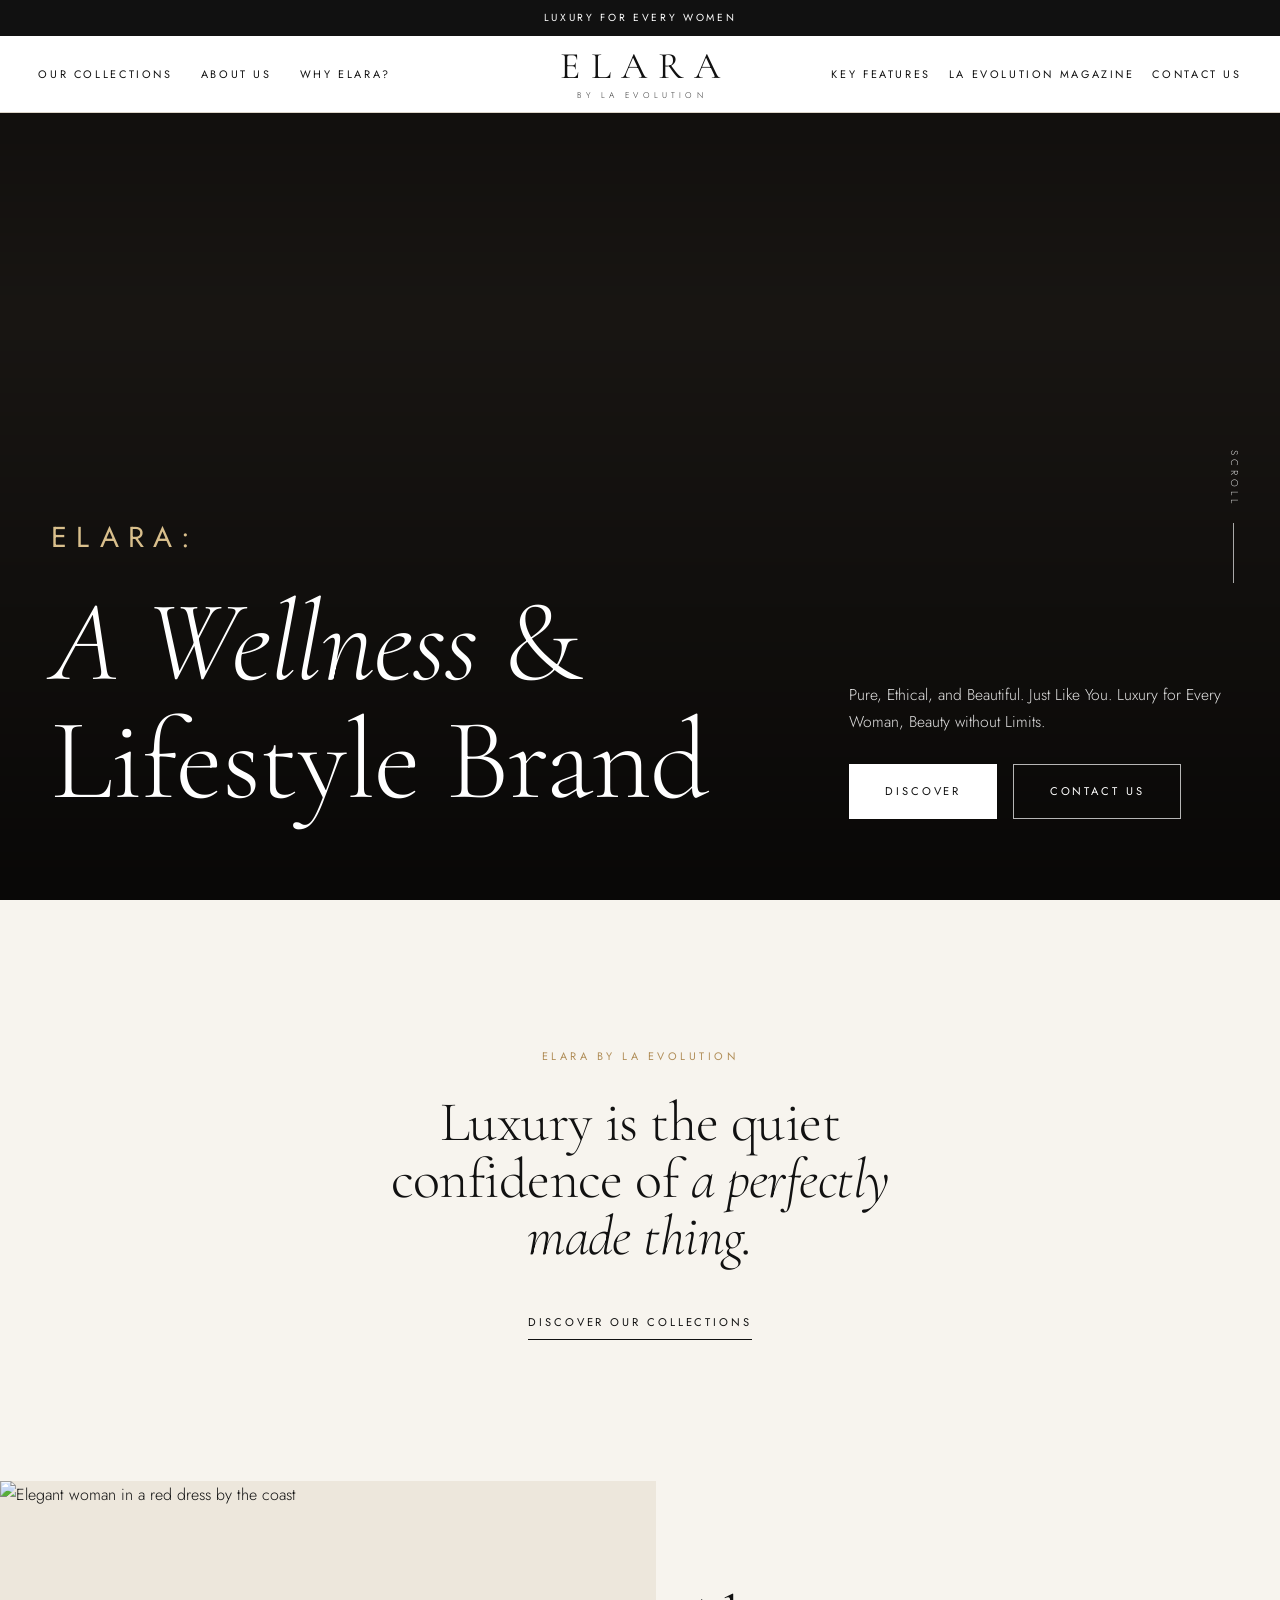
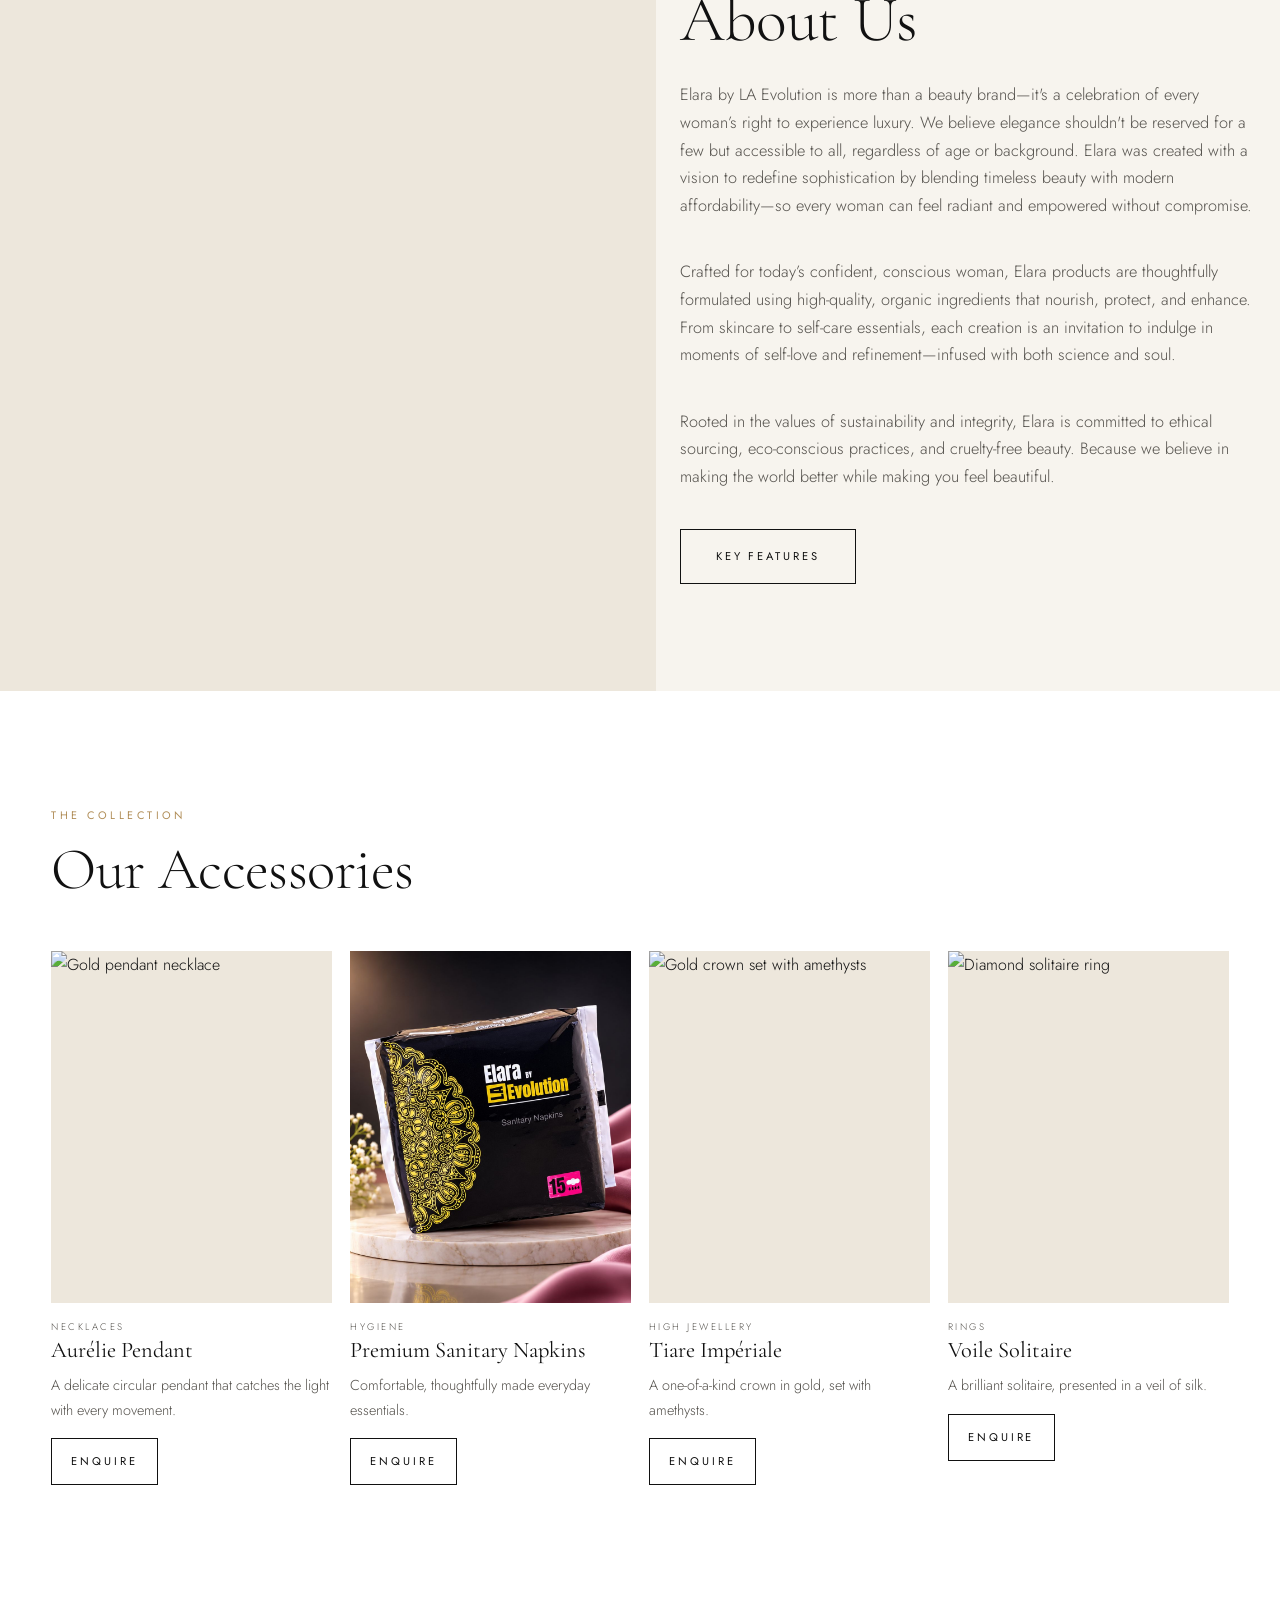
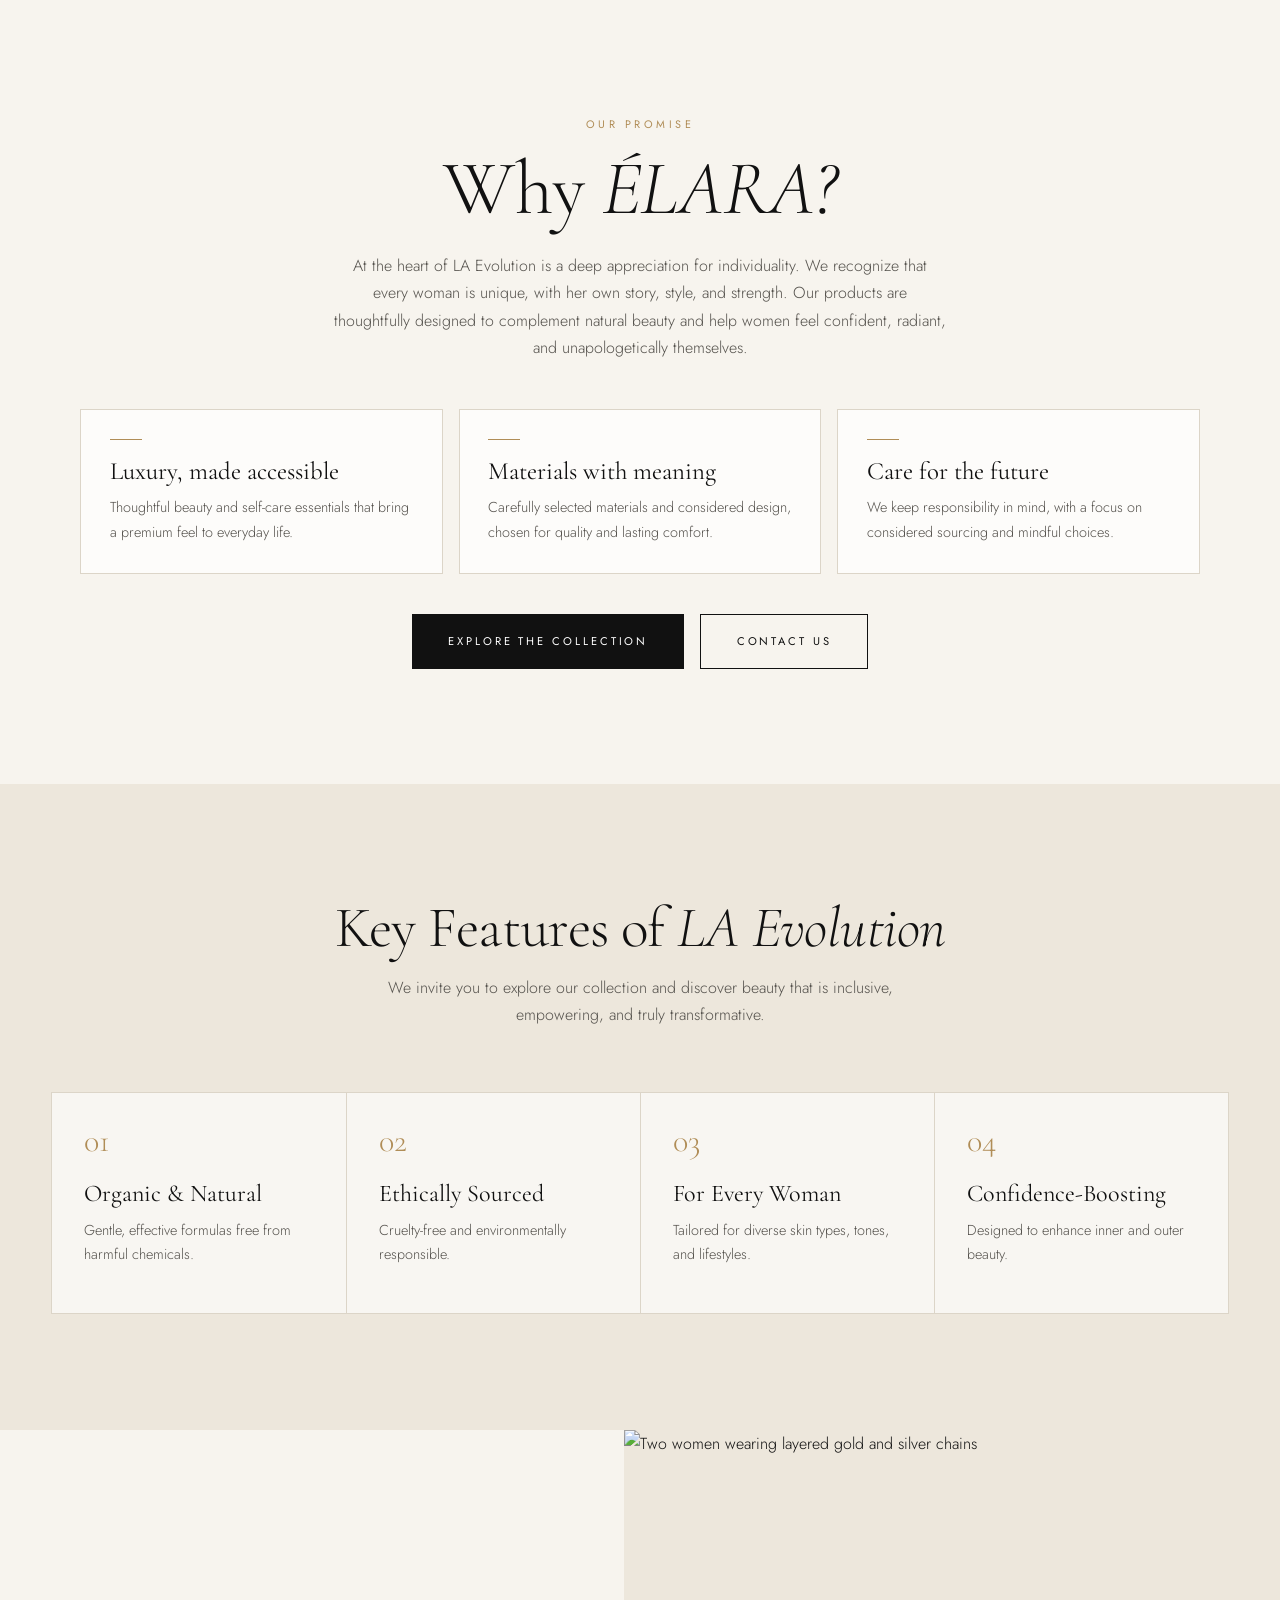
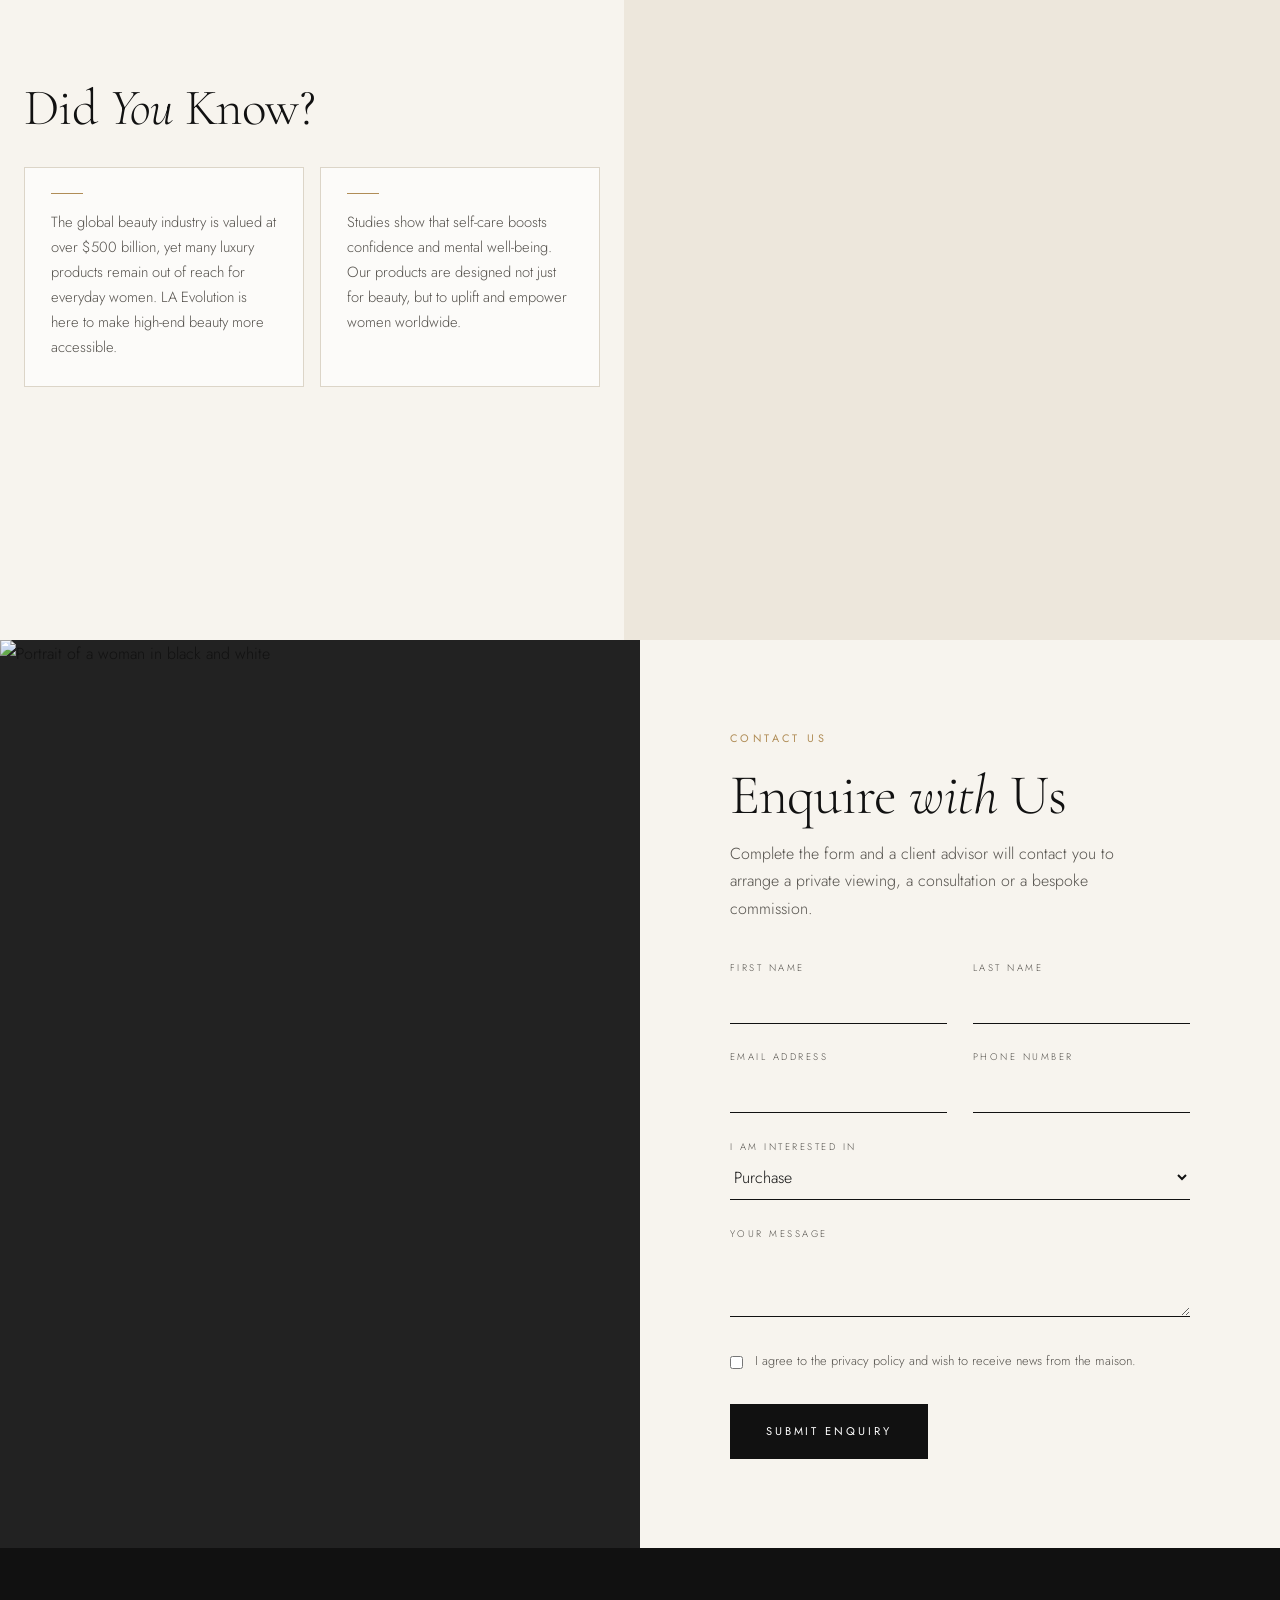
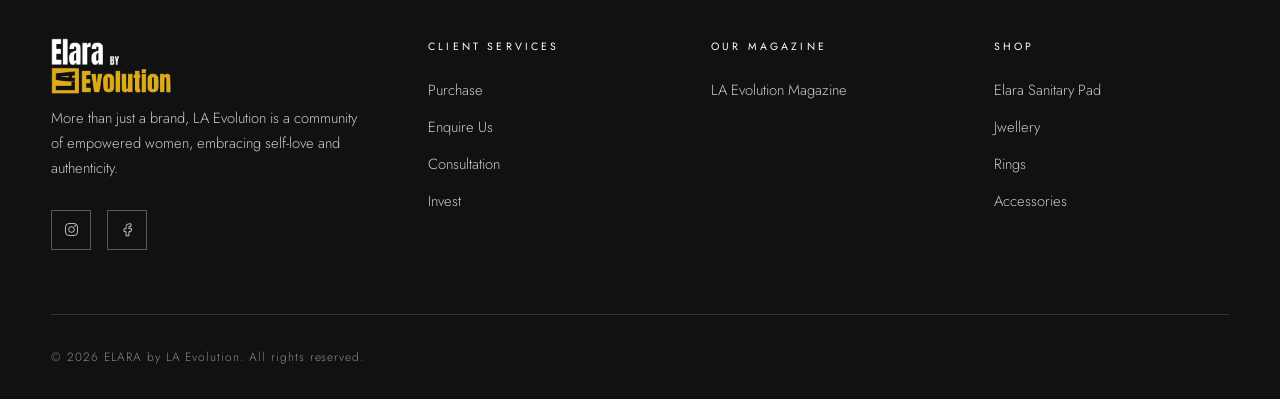
==== index.html @ cb36aa98 "Files Updated" ====
<!DOCTYPE html>
<html lang="en">

<head>
    <meta charset="UTF-8">
    <meta name="viewport" content="width=device-width, initial-scale=1.0">
    <title>ELARA — by LA Evolution</title>
    <meta name="description"
        content="ELARA by LA Evolution is a brand that focuses on women's luxury and comfort accessories. Discover sanitary napkins, earrings, lipstick and high end jewellery.">

    <link rel="preconnect" href="https://fonts.googleapis.com">
    <link rel="preconnect" href="https://fonts.gstatic.com" crossorigin>
    <link
        href="https://fonts.googleapis.com/css2?family=Cormorant+Garamond:ital,wght@0,300;0,400;0,500;0,600;1,300;1,400;1,500&family=Jost:wght@300;400;500&display=swap"
        rel="stylesheet">
    <link rel="stylesheet" href="style.css">

 
</head>

<body>

    <!-- =====================================================
     HEADER
===================================================== -->
    <header class="site-head" id="head">
        <div class="announce" aria-live="polite">
            <p class="on">Luxury for Every Women</p>
            <p>Pure Ethical and Beautiful</p>
            <p>Beauty Without Limits</p>
        </div>
        <div class="head-main">
            <nav class="nav-left" aria-label="Primary">
                <a href="#collection">Our Collections</a>
                <a href="#about">About Us</a>
                <a href="#whyelara">Why Elara?</a>
                <details class="mobile-nav">
                    <summary aria-label="Open menu"><span></span><span></span><span></span></summary>
                    <nav class="mobile-links" aria-label="Mobile">
                        <a href="#collection">Our Collections</a>
                        <a href="#about">About Us</a>
                        <a href="#whyelara">Why Elara?</a>
                        <a href="#contact">Contact Us</a>
                        <a href="#feature">Key Features</a>
                        <a href="https://magazine.laevolution.com" target="_blank">LA Evolution Magazine</a>
                    </nav>
                </details>
            </nav>

            <a href="#" class="logo" aria-label="ÉLARA home">
                <b>ELARA</b>
                <small>by LA Evolution</small>
            </a>

            <div class="nav-right">
                <a href="#feature">Key Features</a>
                <a href="https://magazine.laevolution.com" target="_blank">LA Evolution Magazine</a>
                <a href="#contact">Contact Us</a>
            </div>
        </div>
    </header>

    <!-- Mobile menu -->
    <!-- =====================================================
     HERO
===================================================== -->
    <section class="hero" aria-label="Featured">
        <img src="https://images.unsplash.com/photo-1620656798579-1984d9e87df7?auto=format&fit=crop&w=2200&q=80"
            alt="Woman wearing a gold necklace" fetchpriority="high">
        <div class="hero-copy">
            <div class="wrap">
                <span class="eyebrow">Elara: </span>
                <div class="hero-row">
                    <h1 class="display"><em>A Wellness</em> & Lifestyle Brand</h1>
                    <div class="hero-side">
                        <p>Pure, Ethical, and Beautiful. Just Like You. Luxury for Every Woman, Beauty without Limits.
                        </p>
                        <div class="hero-ctas">
                            <a href="#statement" class="btn light">Discover</a>
                            <a href="#contact" class="btn ghost-light">Contact Us</a>
                        </div>
                    </div>
                </div>
            </div>
        </div>
        <div class="scroll-cue">Scroll</div>
    </section>


    <!-- =====================================================
     STATEMENT
===================================================== -->
    <section class="statement" id="statement">
        <div class="wrap reveal">
            <span class="eyebrow">Elara by LA Evolution</span>
            <p class="display">Luxury is the quiet confidence of <em>a perfectly made thing.</em></p>
            <a href="#maison" class="link-u">Discover our Collections</a>
        </div>
    </section>


    <!-- =====================================================
     CATEGORIES
===================================================== -->


    <!-- =====================================================
     EDITORIAL — RED
===================================================== -->
    <section class="split" id="about">
        <div class="split-img">
            <img src="https://images.unsplash.com/photo-1783881210991-fe3c3c5759cd?auto=format&fit=crop&w=1600&q=80"
                alt="Elegant woman in a red dress by the coast" loading="lazy">
        </div>
        <div class="split-copy reveal">
            <!-- <span class="eyebrow">About Us</span> -->
            <h2 class="display">About Us</h2>
            <p>Elara by LA Evolution is more than a beauty brand—it's a celebration of every woman’s right to experience
                luxury. We believe elegance shouldn't be reserved for a few but accessible to all, regardless of age or
                background. Elara was created with a vision to redefine sophistication by blending timeless beauty with
                modern affordability—so every woman can feel radiant and empowered without compromise.
            </p>
            <p>
                Crafted for today’s confident, conscious woman, Elara products are thoughtfully formulated using
                high-quality, organic ingredients that nourish, protect, and enhance. From skincare to self-care
                essentials, each creation is an invitation to indulge in moments of self-love and refinement—infused
                with both science and soul.
            </p>
            <p>
                Rooted in the values of sustainability and integrity, Elara is committed to ethical sourcing,
                eco-conscious practices, and cruelty-free beauty. Because we believe in making the world better while
                making you feel beautiful. </p>

             
            <div><a href="#collection" class="btn ghost">Key Features</a></div>
        </div>
    </section>


    <!-- =====================================================
     COLLECTION GRID
===================================================== -->
    <section class="collection" id="collection">
        <div class="wrap">
            <div class="sec-head reveal">
                <div>
                    <span class="eyebrow">The Collection</span>
                    <h2 class="display">Our Accessories</h2>
                </div>
            </div>

            <div class="grid" id="grid">
                <article class="card">
                    <div class="card-media">
                        <img class="m1"
                            src="https://images.unsplash.com/photo-1773929345739-94db8a4ccd0c?auto=format&amp;fit=crop&amp;w=800&amp;q=80"
                            alt="Gold pendant necklace" loading="lazy">
                        <img class="m2"
                            src="https://images.unsplash.com/photo-1569397288884-4d43d6738fbd?auto=format&amp;fit=crop&amp;w=800&amp;q=80"
                            alt="Pendant necklace detail" loading="lazy">
                    </div>
                    <div class="card-info">
                        <div>
                            <p class="cat-n">Necklaces</p>
                            <h3>Aurélie Pendant</h3>
                        </div>
                    </div>
                    <p class="card-description">A delicate circular pendant that catches the light with every movement.
                    </p>
                    <a class="btn ghost enquire" href="#contact">Enquire</a>
                </article>
                <article class="card">
                    <div class="card-media">
                        <img class="m1" src="elarapad.jpg" alt="ÉLARA sanitary napkins" loading="lazy">
                        <img class="m2" src="elarapad.jpg" alt="ÉLARA sanitary napkins packaging" loading="lazy">
                    </div>
                    <div class="card-info">
                        <div>
                            <p class="cat-n">Hygiene</p>
                            <h3>Premium Sanitary Napkins</h3>
                        </div>
                    </div>
                    <p class="card-description">Comfortable, thoughtfully made everyday essentials.</p>
                    <a class="btn ghost enquire" href="#contact">Enquire</a>
                </article>
                <article class="card">
                    <div class="card-media">
                        <img class="m1"
                            src="https://images.unsplash.com/photo-1603974372039-adc49044b6bd?auto=format&amp;fit=crop&amp;w=800&amp;q=80"
                            alt="Gold crown set with amethysts" loading="lazy">
                        <img class="m2"
                            src="https://images.unsplash.com/photo-1651160670627-2896ddf7822f?auto=format&amp;fit=crop&amp;w=800&amp;q=80"
                            alt="Amethyst jewellery detail" loading="lazy">
                    </div>
                    <div class="card-info">
                        <div>
                            <p class="cat-n">High Jewellery</p>
                            <h3>Tiare Impériale</h3>
                        </div>
                    </div>
                    <p class="card-description">A one-of-a-kind crown in gold, set with amethysts.</p>
                    <a class="btn ghost enquire" href="#contact">Enquire</a>
                </article>
                <article class="card">
                    <div class="card-media">
                        <img class="m1"
                            src="https://images.unsplash.com/photo-1617038260897-41a1f14a8ca0?auto=format&amp;fit=crop&amp;w=800&amp;q=80"
                            alt="Diamond solitaire ring" loading="lazy">
                        <img class="m2"
                            src="https://images.unsplash.com/photo-1617038260897-41a1f14a8ca0?auto=format&amp;fit=crop&amp;w=800&amp;q=80"
                            alt="Solitaire ring detail" loading="lazy">
                    </div>
                    <div class="card-info">
                        <div>
                            <p class="cat-n">Rings</p>
                            <h3>Voile Solitaire</h3>
                        </div>
                    </div>
                    <p class="card-description">A brilliant solitaire, presented in a veil of silk.</p>
                    <a class="btn ghost enquire" href="#contact">Enquire</a>
                </article>
               
                
            </div>
        </div>
    </section>


    <!-- =====================================================
     HIGH JEWELLERY
===================================================== -->
    <section class="banner why-elara" id="whyelara">
        <img src="https://images.unsplash.com/photo-1603974372039-adc49044b6bd?auto=format&fit=crop&w=2200&q=80"
            alt="Gold crown set with purple gemstones" loading="lazy">
        <div class="wrap reveal">
            <span class="eyebrow" style="display:block;text-align:center;margin-bottom:1rem">Our Promise</span>
            <h2 class="display">Why <em>ÉLARA?</em></h2>
            <p class="why-intro">At the heart of LA Evolution is a deep appreciation for individuality. We recognize
                that every woman is unique, with her own story, style, and strength. Our products are thoughtfully
                designed to complement natural beauty and help women feel confident, radiant, and unapologetically
                themselves.</p>
            <div class="why-features">
                <article class="why-feature">
                    <h3>Luxury, made accessible</h3>
                    <p>Thoughtful beauty and self-care essentials that bring a premium feel to everyday life.</p>
                </article>
                <article class="why-feature">
                    <h3>Materials with meaning</h3>
                    <p>Carefully selected materials and considered design, chosen for quality and lasting comfort.</p>
                </article>
                <article class="why-feature">
                    <h3>Care for the future</h3>
                    <p>We keep responsibility in mind, with a focus on considered sourcing and mindful choices.</p>
                </article>
            </div>
            <div class="why-actions">
                <a href="#collection" class="btn">Explore the Collection</a>
                <a href="#contact" class="btn ghost-light">Contact Us</a>
            </div>
        </div>
    </section>


    <!-- =====================================================
     MAISON
===================================================== -->
    <section id="feature" class="did-you-know">
        <div class="wrap">
            <h2 class="display facts-heading">Key Features of <em>LA Evolution</em></h2>
            <p class="facts-intro">We invite you to explore our collection and discover beauty that is inclusive,
                empowering, and truly transformative.</p>
            <div class="facts-grid">
                <article class="fact-box">
                    <div class="fact-number">01</div>
                    <h3>Organic &amp; Natural</h3>
                    <p>Gentle, effective formulas free from harmful chemicals.</p>
                </article>
                <article class="fact-box">
                    <div class="fact-number">02</div>
                    <h3>Ethically Sourced</h3>
                    <p>Cruelty-free and environmentally responsible.</p>
                </article>
                <article class="fact-box">
                    <div class="fact-number">03</div>
                    <h3>For Every Woman</h3>
                    <p>Tailored for diverse skin types, tones, and lifestyles.</p>
                </article>
                <article class="fact-box">
                    <div class="fact-number">04</div>
                    <h3>Confidence-Boosting</h3>
                    <p>Designed to enhance inner and outer beauty.</p>
                </article>
            </div>
        </div>
    </section>



    <!-- =====================================================
     EDITORIAL — LAYERS
===================================================== -->
    <section class="split rev">
        <div class="split-img">
            <img src="https://images.unsplash.com/photo-1788499584670-44ba90bdcec6?auto=format&fit=crop&w=1600&q=80"
                alt="Two women wearing layered gold and silver chains" loading="lazy">
        </div>
        <div class="split-copy did-you-know-copy reveal">
            <h2 class="display">Did <em>You</em> Know?</h2>
            <div class="did-you-know-grid">
                <article class="did-you-know-card">
                    <p>The global beauty industry is valued at over $500 billion, yet many luxury products remain out
                        of reach for everyday women. LA Evolution is here to make high-end beauty more accessible.</p>
                </article>
                <article class="did-you-know-card">
                    <p>Studies show that self-care boosts confidence and mental well-being. Our products are designed
                        not just for beauty, but to uplift and empower women worldwide.</p>
                </article>
            </div>
        </div>
    </section>


    <!-- =====================================================
     APPOINTMENT / CONTACT
===================================================== -->
    <section class="appt" id="contact">
        <div class="appt-img">
            <img src="https://images.unsplash.com/photo-1785579274542-2714c03ef209?auto=format&fit=crop&w=1400&q=80"
                alt="Portrait of a woman in black and white" loading="lazy">
        </div>
        <div class="appt-form">
            <span class="eyebrow">Contact Us</span>
            <h2 class="display">Enquire <em>with</em> Us </h2>
            <p>Complete the form and a client advisor will contact you to arrange a private viewing, a consultation or a
                bespoke commission.</p>

            <form id="apptForm">
                <div class="f-row">
                    <div class="field"><label for="fn">First Name</label><input id="fn" type="text" required></div>
                    <div class="field"><label for="ln">Last Name</label><input id="ln" type="text" required></div>
                </div>
                <div class="f-row">
                    <div class="field"><label for="em">Email Address</label><input id="em" type="email" required></div>
                    <div class="field"><label for="ph">Phone Number</label><input id="ph" type="tel"></div>
                </div>
                <div class="field">
                    <label for="in">I am interested in</label>
                    <select id="in">
                        <option>Purchase</option>
                        <option>Investment</option>
                        <option>Consultation</option>
                        <option>Other</option>
                    </select>
                </div>
                <div class="field"><label for="ms">Your Message</label><textarea id="ms" rows="2"></textarea></div>
                <label class="consent"><input type="checkbox"> <span>I agree to the privacy policy and wish to receive
                        news from the maison.</span></label>
                <button class="btn" type="submit">Submit Enquiry</button>
            </form>
        </div>
    </section>


    <footer>
        <div class="wrap">
            <div class="foot-grid">
                <div class="foot-brand">
                    <img src="logo1.png"
                        alt="ÉLARA logo" loading="lazy" width="120" class="mb-2">
               
                    <p style="margin-top: 12px;">More than just a brand, LA Evolution is a community of empowered women, embracing self-love and authenticity.</p>
                    <div class="socials">
                        <a href="https://www.instagram.com/elara_by_la_evolution?igsh=MWNreWk5M2NnZndwMA%3D%3D" aria-label="Instagram"><svg viewBox="0 0 24 24">
                                <rect x="3.5" y="3.5" width="17" height="17" rx="5" />
                                <circle cx="12" cy="12" r="4" />
                                <circle cx="17" cy="7" r=".6" />
                            </svg></a>
                        <a href="facebook.com/share/1Aww7dmQUx/" aria-label="Facebook"><svg viewBox="0 0 24 24">
                                <path d="M14 8h3V4h-3a4 4 0 00-4 4v3H7v4h3v6h4v-6h3l1-4h-4V8z" />
                            </svg></a>
                        
                    </div>
                </div>
                <div>
                    <h5>Client Services</h5>
                    <ul>
                        <li><a href="#contact">Purchase</a></li>
                        <li><a href="#contact">Enquire Us</a></li>
                        <li><a href="#contact">Consultation</a></li>
                        <li><a href="#contact">Invest</a></li>
                    </ul>
                </div>
                <div>
                    <h5>Our Magazine</h5>
                    <ul>
                        <li><a href="https://magazine.laevolution.com">LA Evolution Magazine</a></li>
                       
                    </ul>
                </div>
                <div>
                    <h5>Shop</h5>
                    <ul>
                        <li><a href="#collection">Elara Sanitary Pad</a></li>
                        <li><a href="#collection">Jwellery</a></li>
                        <li><a href="#collection">Rings</a></li>
                        <li><a href="#collection">Accessories</a></li>
                    </ul>
                </div>
            </div>
            <div class="foot-base">
                <span>© 2026 ELARA by LA Evolution. All rights reserved.</span>
                <!-- <span>Privacy · Terms · Cookies</span> -->
            </div>
        </div>
    </footer>

<script>
       
     /* ---------- Toast ---------- */
        let tt; function toast(m) {const t = $('#toast'); t.textContent = m; t.classList.add('on'); clearTimeout(tt); tt = setTimeout(() => t.classList.remove('on'), 2600);}

        /* ---------- Header: solid on scroll + rotating announcement ---------- */
        const head = $('#head');
        const onScroll = () => head.classList.toggle('solid', scrollY > 60);
        addEventListener('scroll', onScroll, {passive: true}); onScroll();
        const msgs = $$('.announce p'); let mi = 0;
        setInterval(() => {msgs[mi].classList.remove('on'); mi = (mi + 1) % msgs.length; msgs[mi].classList.add('on');}, 4200);

        /* ---------- Forms (demo) ---------- */
        $('#apptForm').addEventListener('submit', e => {e.preventDefault(); e.target.reset(); toast('Thank you — a client advisor will contact you shortly');});
        $('#newsForm').addEventListener('submit', e => {e.preventDefault(); e.target.reset(); toast('Welcome to the ÉLARA Letter');});

        // Handle body.txt forms (prevent default demo)
        document.getElementById('luxuryEnquiryForm')?.addEventListener('submit', function (e) {
            e.preventDefault();
            alert('Thank you for your enquiry. A representative will contact you within 24 hours.');
            this.reset();
        });

    
    </script>
</body>

</html>
---- style.css ----
/* =====================================================
           TOKENS
        ===================================================== */
:root {
    --ink: #111111;
    --ink-soft: #55524d;
    --ivory: #F7F4EE;
    --sand: #EDE7DC;
    --line: #DCD5C8;
    --gold: #B08D57;
    --gold-light: #D9BF8C;
    --white: #ffffff;
    --serif: 'Cormorant Garamond', 'Times New Roman', serif;
    --sans: 'Jost', 'Helvetica Neue', Arial, sans-serif;
    --ease: cubic-bezier(.2, .7, .2, 1);
    --head-h: 76px;
}

*,
*::before,
*::after {
    box-sizing: border-box;
    margin: 0;
    padding: 0;
}

html {
    scroll-behavior: smooth;
    scroll-padding-top: 90px;
}

body {
    font-family: var(--sans);
    font-weight: 300;
    color: var(--ink);
    background: var(--white);
    line-height: 1.7;
    -webkit-font-smoothing: antialiased;
    overflow-x: hidden;
}

img {
    display: block;
    max-width: 100%;
}

a {
    color: inherit;
    text-decoration: none;
}

button {
    font: inherit;
    color: inherit;
    background: none;
    border: 0;
    cursor: pointer;
}

ul {
    list-style: none;
}

::selection {
    background: var(--ink);
    color: var(--white);
}

:focus-visible {
    outline: 1px solid var(--gold);
    outline-offset: 4px;
}

.wrap {
    width: min(1360px, 92vw);
    margin-inline: auto;
}

.eyebrow {
    font-size: .68rem;
    letter-spacing: .32em;
    text-transform: uppercase;
    font-weight: 400;
    color: var(--gold);
}

.display {
    font-family: var(--serif);
    font-weight: 300;
    line-height: 1.02;
    letter-spacing: -.01em;
}

.display em {
    font-style: italic;
    font-weight: 300;
}

/* Buttons */
.btn {
    display: inline-flex;
    align-items: center;
    gap: .9rem;
    position: relative;
    padding: 1.05rem 2.2rem;
    font-size: .7rem;
    letter-spacing: .26em;
    text-transform: uppercase;
    font-weight: 400;
    border: 1px solid var(--ink);
    background: var(--ink);
    color: var(--white);
    transition: background .4s var(--ease), color .4s var(--ease), border-color .4s var(--ease);
}

.btn:hover {
    background: transparent;
    color: var(--ink);
}

.btn.light {
    background: var(--white);
    color: var(--ink);
    border-color: var(--white);
}

.btn.light:hover {
    background: transparent;
    color: var(--white);
}

.btn.ghost {
    background: transparent;
    color: var(--ink);
}

.btn.ghost:hover {
    background: var(--ink);
    color: var(--white);
}

.btn.ghost-light {
    background: transparent;
    color: var(--white);
    border-color: rgba(255, 255, 255, .7);
}

.btn.ghost-light:hover {
    background: var(--white);
    color: var(--ink);
}

.link-u {
    position: relative;
    display: inline-block;
    font-size: .7rem;
    letter-spacing: .26em;
    text-transform: uppercase;
    font-weight: 400;
    padding-bottom: .45rem;
}

.link-u::after {
    content: '';
    position: absolute;
    left: 0;
    bottom: 0;
    width: 100%;
    height: 1px;
    background: currentColor;
    transform-origin: right;
    transition: transform .5s var(--ease);
}

.link-u:hover::after {
    transform: scaleX(.35);
}

.reveal {
    opacity: 1;
    transform: none;
}

/* Broken-image fallback (keeps the layout elegant if a photo fails to load) */
.ph {
    background: linear-gradient(135deg, var(--sand), #e4dccd);
    position: relative;
}

.ph::after {
    content: 'E';
    position: absolute;
    inset: 0;
    display: grid;
    place-items: center;
    font-family: var(--serif);
    font-size: 4rem;
    color: var(--gold);
    opacity: .6;
}

img.broken {
    display: none;
}

/* =====================================================
           HEADER
        ===================================================== */
.site-head {
    position: fixed;
    inset: 0 0 auto 0;
    z-index: 100;
    background: var(--white);
    color: var(--ink);
    box-shadow: 0 1px 0 var(--line);
}

.announce {
    height: 36px;
    background: var(--ink);
    color: var(--white);
    overflow: hidden;
    position: relative;
    font-size: .64rem;
    letter-spacing: .26em;
    text-transform: uppercase;
    font-weight: 400;
    transition: height .4s var(--ease);
}

.announce p {
    position: absolute;
    inset: 0;
    display: grid;
    place-items: center;
    opacity: 0;
    animation: announce-cycle 12s infinite;
    text-align: center;
    padding: 0 1rem;
}

.announce p:nth-child(2) {
    animation-delay: 4s;
}

.announce p:nth-child(3) {
    animation-delay: 8s;
}

@keyframes announce-cycle {

    0%,
    20% {
        opacity: 1;
    }

    27%,
    100% {
        opacity: 0;
    }
}

.announce p.on {
    opacity: 1;
}

.head-main {
    height: var(--head-h);
    display: grid;
    grid-template-columns: 1fr auto 1fr;
    align-items: center;
    padding-inline: clamp(1rem, 3vw, 3rem);
}

.nav-left {
    display: flex;
    align-items: center;
    gap: clamp(1rem, 2.2vw, 2.4rem);
}

.nav-left a,
.nav-left button {
    font-size: .68rem;
    letter-spacing: .24em;
    text-transform: uppercase;
    font-weight: 400;
    position: relative;
    padding: .3rem 0;
}

.nav-left a::after,
.nav-right a::after {
    content: '';
    position: absolute;
    left: 0;
    bottom: 0;
    width: 100%;
    height: 1px;
    background: currentColor;
    transform: scaleX(0);
    transform-origin: left;
    transition: transform .45s var(--ease);
}

.nav-left a:hover::after,
.nav-right a:hover::after {
    transform: scaleX(1);
}

.mobile-nav {
    display: none;
}

.logo {
    text-align: center;
    line-height: 1;
}

.logo b {
    display: block;
    font-family: var(--serif);
    font-weight: 400;
    font-size: clamp(1.7rem, 3vw, 2.35rem);
    letter-spacing: .28em;
    padding-left: .28em;
}

.logo small {
    display: block;
    margin-top: .35rem;
    font-size: .52rem;
    letter-spacing: .5em;
    text-transform: uppercase;
    padding-left: .5em;
    opacity: .85;
}

.nav-right {
    display: flex;
    justify-content: flex-end;
    align-items: center;
    gap: clamp(.7rem, 1.4vw, 1.3rem);
}

.nav-right a {
    position: relative;
    padding: .3rem 0;
    font-size: .68rem;
    letter-spacing: .24em;
    font-weight: 400;
    text-transform: uppercase;
    white-space: nowrap;
}

/* =====================================================
           HERO
        ===================================================== */
.hero {
    position: relative;
    height: 100svh;
    min-height: 640px;
    color: var(--white);
    overflow: hidden;
    background: #1a1714;
}

.hero img {
    position: absolute;
    inset: 0;
    width: 100%;
    height: 100%;
    object-fit: cover;
    object-position: 50% 35%;
    animation: kb 22s ease-out forwards;
}

@keyframes kb {
    from {
        transform: scale(1.12);
    }

    to {
        transform: scale(1);
    }
}

.hero::after {
    content: '';
    position: absolute;
    inset: 0;
    background: linear-gradient(180deg, rgba(0, 0, 0, .45) 0%, rgba(0, 0, 0, .05) 35%, rgba(0, 0, 0, .65) 100%);
}

.hero-copy {
    position: absolute;
    z-index: 2;
    left: 0;
    right: 0;
    bottom: clamp(3rem, 9vh, 6rem);
}

.hero-copy .eyebrow {
    color: var(--gold-light);
    font-size: clamp(1.2rem, 2.5vw, 1.8rem);
    display: block;
    margin-bottom: 1.4rem;
}

.hero-copy h1 {
    font-size: clamp(2.2rem, 9vw, 8.5rem);
    max-width: 12ch;
}

.hero-row {
    display: flex;
    align-items: flex-end;
    justify-content: space-between;
    gap: 2rem;
    flex-wrap: wrap;
}

.hero-side {
    max-width: 380px;
}

.hero-side p {
    font-size: .98rem;
    margin-bottom: 1.8rem;
    color: rgba(255, 255, 255, .88);
}

.hero-ctas {
    display: flex;
    gap: 1rem;
    flex-wrap: wrap;
}

.scroll-cue {
    position: absolute;
    z-index: 2;
    right: clamp(1rem, 3vw, 3rem);
    top: 50%;
    writing-mode: vertical-rl;
    font-size: .62rem;
    letter-spacing: .4em;
    text-transform: uppercase;
    opacity: .8;
    display: flex;
    align-items: center;
    gap: 1rem;
}

.scroll-cue::after {
    content: '';
    width: 1px;
    height: 60px;
    background: rgba(255, 255, 255, .8);
    animation: drip 2.4s ease-in-out infinite;
    transform-origin: top;
}

@keyframes drip {
    0% {
        transform: scaleY(0);
    }

    50% {
        transform: scaleY(1);
    }

    100% {
        transform: scaleY(1);
        opacity: 0;
    }
}

/* =====================================================
           INTRO STATEMENT
        ===================================================== */
.statement {
    padding: clamp(5rem, 11vw, 10rem) 0;
    text-align: center;
    background: var(--ivory);
}

.statement .display {
    font-size: clamp(2rem, 4.4vw, 4rem);
    max-width: 22ch;
    margin: 1.6rem auto 2.6rem;
}

/* =====================================================
           CATEGORIES
        ===================================================== */
.sec-head {
    display: flex;
    justify-content: space-between;
    align-items: flex-end;
    gap: 2rem;
    margin-bottom: clamp(2rem, 4vw, 3.5rem);
    flex-wrap: wrap;
}

.sec-head h2 {
    font-size: clamp(2.2rem, 4.6vw, 4rem);
}

.sec-head .eyebrow {
    display: block;
    margin-bottom: 1rem;
}

.cats {
    padding: clamp(4.5rem, 9vw, 8rem) 0;
}

.cat-grid {
    display: grid;
    grid-template-columns: repeat(3, 1fr);
    gap: clamp(.7rem, 1.4vw, 1.4rem);
}

.cat {
    position: relative;
    aspect-ratio: 4 / 5;
    overflow: hidden;
    color: var(--white);
    display: block;
}

.cat img {
    position: absolute;
    inset: 0;
    width: 100%;
    height: 100%;
    object-fit: cover;
    transition: transform 1.4s var(--ease);
}

.cat:hover img {
    transform: scale(1.06);
}

.cat::after {
    content: '';
    position: absolute;
    inset: 0;
    background: linear-gradient(180deg, transparent 45%, rgba(0, 0, 0, .65));
    pointer-events: none;
}

.cat-label {
    position: absolute;
    z-index: 2;
    left: 1.6rem;
    right: 1.6rem;
    bottom: 1.5rem;
    display: flex;
    justify-content: space-between;
    align-items: flex-end;
}

.cat-label h3 {
    font-family: var(--serif);
    font-weight: 300;
    font-size: clamp(1.7rem, 2.6vw, 2.4rem);
    line-height: 1.05;
}

.cat-label span {
    font-size: .64rem;
    letter-spacing: .26em;
    text-transform: uppercase;
    border-bottom: 1px solid rgba(255, 255, 255, .8);
    padding-bottom: .3rem;
}

/* =====================================================
           PRODUCT CARDS
        ===================================================== */
.card {
    position: relative;
}

.card-media {
    position: relative;
    aspect-ratio: 4 / 5;
    background: var(--sand);
    overflow: hidden;
}

.card-media img {
    position: absolute;
    inset: 0;
    width: 100%;
    height: 100%;
    object-fit: cover;
    transition: opacity .8s var(--ease), transform 1.4s var(--ease);
}

.card-media .m2 {
    opacity: 0;
}

.card:hover .m2 {
    opacity: 1;
}

.card:hover .m1,
.card:hover .m2 {
    transform: scale(1.04);
}

.tag {
    position: absolute;
    z-index: 2;
    top: 1rem;
    left: 1rem;
    background: var(--white);
    font-size: .58rem;
    letter-spacing: .24em;
    text-transform: uppercase;
    padding: .35rem .75rem;
    font-weight: 400;
}

.card-info {
    display: flex;
    justify-content: space-between;
    gap: 1rem;
    padding-top: 1rem;
}

.card-info .cat-n {
    font-size: .6rem;
    letter-spacing: .26em;
    text-transform: uppercase;
    color: var(--ink-soft);
}

.card-info h3 {
    font-family: var(--serif);
    font-weight: 400;
    font-size: 1.4rem;
    line-height: 1.15;
    margin-top: .15rem;
}

.card-description {
    color: var(--ink-soft);
    font-size: .9rem;
    margin-top: .65rem;
}

.card .enquire {
    justify-content: center;
    margin-top: 1rem;
    padding: .8rem 1.2rem;
}

/* New-in carousel */
.newin {
    padding: 0 0 clamp(4.5rem, 9vw, 8rem);
}

.rail {
    display: flex;
    gap: clamp(.8rem, 1.4vw, 1.4rem);
    overflow-x: auto;
    scroll-snap-type: x mandatory;
    scrollbar-width: none;
    padding-bottom: .5rem;
}

.rail::-webkit-scrollbar {
    display: none;
}

.rail .card {
    flex: 0 0 clamp(240px, 24vw, 340px);
    scroll-snap-align: start;
}

.arrows {
    display: flex;
    gap: .6rem;
}

.arrow {
    width: 48px;
    height: 48px;
    border: 1px solid var(--ink);
    display: grid;
    place-items: center;
    transition: .4s var(--ease);
}

.arrow:hover {
    background: var(--ink);
    color: var(--white);
}

.arrow svg {
    width: 18px;
    stroke: currentColor;
    fill: none;
    stroke-width: 1.2;
}

/* =====================================================
           EDITORIAL SPLITS
        ===================================================== */
.split {
    display: grid;
    grid-template-columns: 1.05fr 1fr;
    min-height: 90vh;
}

.split.rev {
    grid-template-columns: 1fr 1.05fr;
}

.split.rev .split-img {
    order: 2;
}

.split-img {
    position: relative;
    overflow: hidden;
    min-height: 70vh;
    background: var(--sand);
}

.split-img img {
    position: absolute;
    inset: 0;
    width: 100%;
    height: 100%;
    object-fit: cover;
}

.split-copy {
    display: flex;
    flex-direction: column;
    justify-content: center;
    padding: clamp(1.5rem, 7vw, 1rem);
    background: var(--ivory);
}

.split-copy .eyebrow {
    margin-bottom: 1.4rem;
}

.split-copy h2 {
    font-size: clamp(2.6rem, 5vw, 5rem);
    margin-bottom: 1.8rem;
}

.split-copy p {

    color: var(--ink-soft);
    margin-bottom: 2.4rem;
    font-size: 1.02rem;
}

.split-copy.dark {
    background: var(--ink);
    color: var(--white);
}

.split-copy.dark p {
    color: rgba(255, 255, 255, .72);
}

.did-you-know-copy {
    background: var(--ivory);
    color: var(--ink);
    justify-content: center;
}

.did-you-know-copy h2 {
    font-size: clamp(2.4rem, 4vw, 4rem);
    margin-bottom: 2rem;
}

.did-you-know-grid {
    display: grid;
    grid-template-columns: repeat(2, minmax(0, 1fr));
    gap: 1rem;
}

.did-you-know-card {
    padding: clamp(1.2rem, 2vw, 1.8rem);
    border: 1px solid var(--line);
    background: rgba(255, 255, 255, .68);
}

.did-you-know-card::before {
    content: '';
    display: block;
    width: 2rem;
    height: 1px;
    margin-bottom: 1rem;
    background: var(--gold);
}

.did-you-know-card p {
    margin: 0;
    color: var(--ink-soft);
    font-size: .92rem;
}

/* =====================================================
           COLLECTION GRID
        ===================================================== */
.collection {
    padding: clamp(4.5rem, 9vw, 8rem) 0;
}

.toolbar {
    display: flex;
    justify-content: space-between;
    align-items: center;
    gap: 1.5rem;
    flex-wrap: wrap;
    border-top: 1px solid var(--line);
    border-bottom: 1px solid var(--line);
    padding: 1rem 0;
    margin-bottom: 2.5rem;
}

.filters {
    display: flex;
    flex-wrap: wrap;
    gap: .3rem 1.8rem;
}

.filters button {
    font-size: .68rem;
    letter-spacing: .24em;
    text-transform: uppercase;
    font-weight: 400;
    padding: .4rem 0;
    color: var(--ink-soft);
    position: relative;
    transition: color .3s;
}

.filters button::after {
    content: '';
    position: absolute;
    left: 0;
    bottom: 0;
    width: 100%;
    height: 1px;
    background: var(--ink);
    transform: scaleX(0);
    transition: transform .45s var(--ease);
    transform-origin: left;
}

.filters button:hover,
.filters button.on {
    color: var(--ink);
}

.filters button.on::after {
    transform: scaleX(1);
}

.tools-r {
    display: flex;
    align-items: center;
    gap: 1.5rem;
}

.tools-r label {
    font-size: .64rem;
    letter-spacing: .22em;
    text-transform: uppercase;
    color: var(--ink-soft);
}

.tools-r select {
    font: inherit;
    font-size: .78rem;
    letter-spacing: .08em;
    border: 0;
    background: transparent;
    border-bottom: 1px solid var(--ink);
    padding: .3rem 1.2rem .3rem 0;
    outline: none;
    cursor: pointer;
}

.grid {
    display: grid;
    grid-template-columns: repeat(4, 1fr);
    gap: clamp(2rem, 3vw, 3rem) clamp(.8rem, 1.4vw, 1.4rem);
}

.empty {
    grid-column: 1 / -1;
    text-align: center;
    padding: 5rem 0;
    color: var(--ink-soft);
    font-family: var(--serif);
    font-size: 1.6rem;
}

.more {
    text-align: center;
    margin-top: 4rem;
}

/* =====================================================
           HIGH JEWELLERY BANNER
        ===================================================== */
.banner {
    position: relative;
    padding: clamp(4.5rem, 9vw, 8rem) 0;
    color: var(--ink);
    overflow: hidden;
    background: var(--ivory);
}

.banner>img {
    position: absolute;
    /* inset: 0 0 0 auto; */
    width: 100%;
    height: 100%;
    object-fit: cover;
    /* object-position: 50% 40%; */
}

.banner::after {
    content: '';
    position: absolute;
    inset: 0;
    background: linear-gradient(90deg, var(--ivory) 25%, rgba(247, 244, 238, .88) 72%, rgba(247, 244, 238, .55));
}

.banner .wrap {
    position: relative;
    z-index: 2;
    max-width: 1120px;
}

.banner h2 {
    font-size: clamp(2.8rem, 6vw, 5.2rem);
    text-align: center;
    margin: 0 auto 1.5rem;
}

.banner p {
    color: var(--ink-soft);
}

.banner .eyebrow {
    color: var(--gold);
}

.why-intro {
    max-width: 68ch;
    margin: 0 auto 3rem;
    text-align: center;
}

.why-features {
    display: grid;
    grid-template-columns: repeat(3, 1fr);
    gap: 1rem;
    margin-bottom: 2.5rem;
}

.why-feature {
    padding: 1.8rem;
    border: 1px solid var(--line);
    background: rgba(255, 255, 255, .72);
}

.why-feature::before {
    content: '';
    display: block;
    width: 2rem;
    height: 1px;
    margin-bottom: 1.1rem;
    background: var(--gold);
}

.why-feature h3 {
    margin-bottom: .6rem;
    font-family: var(--serif);
    font-size: 1.55rem;
    font-weight: 400;
    line-height: 1.15;
}

.why-feature p {
    margin: 0;
    font-size: .9rem;
}

.why-actions {
    display: flex;
    justify-content: center;
    gap: 1rem;
    flex-wrap: wrap;
}

.banner .btn.ghost-light {
    color: var(--ink);
    border-color: var(--ink);
}

.banner .btn.ghost-light:hover {
    background: var(--ink);
    color: var(--white);
}

/* =====================================================
           BRAND FEATURES
        ===================================================== */
.did-you-know {
    padding: clamp(4.5rem, 9vw, 8rem) 0;
    background: var(--sand);
}

.facts-heading {
    max-width: 760px;
    margin: 0 auto 1rem;
    text-align: center;
    font-size: clamp(2.4rem, 4.5vw, 4rem);
}

.facts-intro {
    max-width: 62ch;
    margin: 0 auto clamp(2.5rem, 5vw, 4rem);
    text-align: center;
    color: var(--ink-soft);
}

.facts-grid {
    display: grid;
    grid-template-columns: repeat(4, minmax(0, 1fr));
    border: 1px solid var(--line);
    background: rgba(255, 255, 255, .65);
}

.fact-box {
    min-height: 220px;
    padding: clamp(1.4rem, 2.5vw, 2.2rem);
    border-left: 1px solid var(--line);
}

.fact-box:first-child {
    border-left: 0;
}

.fact-number {
    margin-bottom: 1.4rem;
    color: var(--gold);
    font-family: var(--serif);
    font-size: 2rem;
    line-height: 1;
}

.fact-box h3 {
    margin-bottom: .65rem;
    font-family: var(--serif);
    font-size: 1.5rem;
    font-weight: 400;
    line-height: 1.15;
}

.fact-box p {
    color: var(--ink-soft);
    font-size: .9rem;
}

/* =====================================================
           MAISON / CRAFT
        ===================================================== */
.maison {
    padding: clamp(4.5rem, 9vw, 8rem) 0;
    background: var(--ivory);
}

.maison-grid {
    display: grid;
    grid-template-columns: 1fr 1.1fr 1fr;
    gap: clamp(1.5rem, 3vw, 3.5rem);
    align-items: center;
}

.maison-img {
    aspect-ratio: 3 / 4;
    position: relative;
    overflow: hidden;
    background: var(--sand);
}

.maison-img img {
    position: absolute;
    inset: 0;
    width: 100%;
    height: 100%;
    object-fit: cover;
}

.maison-img.tall {
    aspect-ratio: 3 / 4.4;
}

.maison-copy {
    text-align: center;
    padding: 0 1rem;
}

.maison-copy h2 {
    font-size: clamp(2.2rem, 3.8vw, 3.6rem);
    margin: 1.2rem 0 1.4rem;
}

.maison-copy p {
    color: var(--ink-soft);
    margin-bottom: 2rem;
}

.stats {
    display: grid;
    grid-template-columns: repeat(3, 1fr);
    gap: 1rem;
    margin-top: 3.5rem;
    border-top: 1px solid var(--line);
    padding-top: 2rem;
}

.stats b {
    display: block;
    font-family: var(--serif);
    font-weight: 300;
    font-size: clamp(2rem, 3vw, 2.8rem);
    line-height: 1;
}

.stats span {
    font-size: .6rem;
    letter-spacing: .22em;
    text-transform: uppercase;
    color: var(--ink-soft);
}

/* Services */
.services {
    border-block: 1px solid var(--line);
}

.services .wrap {
    display: grid;
    grid-template-columns: repeat(4, 1fr);
}

.service {
    padding: 2.6rem 1.6rem;
    text-align: center;
    border-left: 1px solid var(--line);
}

.service:first-child {
    border-left: 0;
}

.service svg {
    width: 34px;
    height: 34px;
    stroke: var(--gold);
    fill: none;
    stroke-width: 1;
    margin: 0 auto 1.1rem;
}

.service h4 {
    font-size: .68rem;
    letter-spacing: .26em;
    text-transform: uppercase;
    font-weight: 400;
    margin-bottom: .5rem;
}

.service p {
    font-size: .88rem;
    color: var(--ink-soft);
}

/* =====================================================
           APPOINTMENT
        ===================================================== */
.appt {
    display: grid;
    grid-template-columns: 1fr 1fr;
    min-height: 90vh;
}

.appt-img {
    position: relative;
    background: #222;
    overflow: hidden;
    min-height: 50vh;
}

.appt-img img {
    position: absolute;
    inset: 0;
    width: 100%;
    height: 100%;
    object-fit: cover;
    filter: grayscale(.2);
}

.appt-form {
    padding: clamp(2.5rem, 7vw, 7rem);
    background: var(--ivory);
    display: flex;
    flex-direction: column;
    justify-content: center;
}

.appt-form h2 {
    font-size: clamp(2.4rem, 4.4vw, 4.2rem);
    margin: 1.2rem 0 1rem;
}

.appt-form>p {
    color: var(--ink-soft);
    max-width: 44ch;
    margin-bottom: 2.4rem;
}

.f-row {
    display: grid;
    grid-template-columns: 1fr 1fr;
    gap: 1.6rem;
}

.field {
    margin-bottom: 1.6rem;
}

.field label {
    display: block;
    font-size: .6rem;
    letter-spacing: .26em;
    text-transform: uppercase;
    color: var(--ink-soft);
}

.field input,
.field select,
.field textarea {
    width: 100%;
    font: inherit;
    font-size: 1rem;
    background: transparent;
    border: 0;
    border-bottom: 1px solid var(--ink);
    padding: .6rem 0;
    outline: none;
    color: var(--ink);
    border-radius: 0;
    transition: border-color .3s;
}

.field input:focus,
.field select:focus,
.field textarea:focus {
    border-bottom-color: var(--gold);
}

.field textarea {
    resize: vertical;
    min-height: 70px;
}

.consent {
    display: flex;
    gap: .8rem;
    font-size: .8rem;
    color: var(--ink-soft);
    margin-bottom: 2rem;
    align-items: flex-start;
}

.consent input {
    margin-top: .35rem;
    accent-color: var(--ink);
}

/* =====================================================
           NEWSLETTER + FOOTER
        ===================================================== */
.news {
    background: var(--sand);
    padding: clamp(3.5rem, 7vw, 6rem) 0;
    text-align: center;
}

.news h3 {
    font-size: clamp(2rem, 3.6vw, 3.2rem);
    margin: 1rem 0 2rem;
}

.news form {
    display: flex;
    max-width: 560px;
    margin: 0 auto;
    border-bottom: 1px solid var(--ink);
}

.news input {
    flex: 1;
    background: transparent;
    border: 0;
    padding: .9rem 0;
    font: inherit;
    outline: none;
    font-size: 1rem;
}

.news button {
    font-size: .68rem;
    letter-spacing: .26em;
    text-transform: uppercase;
    font-weight: 400;
    padding-left: 1.5rem;
}

footer {
    background: var(--ink);
    color: rgba(255, 255, 255, .78);
    padding: clamp(4rem, 7vw, 6rem) 0 2rem;
}

.foot-grid {
    display: grid;
    grid-template-columns: 1.4fr repeat(3, 1fr);
    gap: 3rem;
    padding-bottom: 4rem;
    border-bottom: 1px solid rgba(255, 255, 255, .15);
}

.foot-brand b {
    display: block;
    font-family: var(--serif);
    font-weight: 400;
    font-size: 2.4rem;
    letter-spacing: .28em;
    color: var(--white);
}

.foot-brand small {
    display: block;
    font-size: .56rem;
    letter-spacing: .5em;
    text-transform: uppercase;
    margin: .4rem 0 1.6rem;
}

.foot-brand p {
    max-width: 34ch;
    font-size: .92rem;
}

footer h5 {
    font-size: .66rem;
    letter-spacing: .3em;
    text-transform: uppercase;
    color: var(--white);
    font-weight: 400;
    margin-bottom: 1.4rem;
}

footer li {
    margin-bottom: .75rem;
    font-size: .92rem;
}

footer li a {
    transition: color .3s;
}

footer li a:hover {
    color: var(--gold-light);
}

.socials {
    display: flex;
    gap: 1rem;
    margin-top: 1.8rem;
}

.socials a {
    width: 40px;
    height: 40px;
    border: 1px solid rgba(255, 255, 255, .3);
    display: grid;
    place-items: center;
    transition: .4s var(--ease);
}

.socials a:hover {
    background: var(--white);
    color: var(--ink);
}

.socials svg {
    width: 17px;
    height: 17px;
    stroke: currentColor;
    fill: none;
    stroke-width: 1.3;
}

.foot-base {
    display: flex;
    justify-content: space-between;
    gap: 1rem;
    flex-wrap: wrap;
    padding-top: 2rem;
    font-size: .75rem;
    letter-spacing: .08em;
    color: rgba(255, 255, 255, .5);
}

/* Toast */
.toast {
    position: fixed;
    z-index: 200;
    left: 50%;
    bottom: 2rem;
    transform: translate(-50%, 30px);
    background: var(--ink);
    color: var(--white);
    padding: 1rem 1.8rem;
    font-size: .72rem;
    letter-spacing: .18em;
    text-transform: uppercase;
    opacity: 0;
    pointer-events: none;
    transition: .5s var(--ease);
    max-width: 92vw;
    text-align: center;
}

.toast.on {
    opacity: 1;
    transform: translate(-50%, 0);
}

/* =====================================================
           RESPONSIVE
        ===================================================== */
@media (max-width: 1100px) {
    .grid {
        grid-template-columns: repeat(3, 1fr);
    }

    .maison-grid {
        grid-template-columns: 1fr 1fr;
    }

    .maison-copy {
        grid-column: 1 / -1;
        order: -1;
    }

    .foot-grid {
        grid-template-columns: 1fr 1fr;
    }
}

@media (max-width: 900px) {

    .nav-left>a,
    .nav-right {
        display: none;
    }

    .mobile-nav {
        display: block;
        position: relative;
    }

    .mobile-nav summary {
        width: 30px;
        height: 30px;
        display: flex;
        flex-direction: column;
        justify-content: center;
        gap: 6px;
        cursor: pointer;
        list-style: none;
    }

    .mobile-nav summary::-webkit-details-marker {
        display: none;
    }

    .mobile-nav summary span {
        display: block;
        width: 24px;
        height: 1px;
        background: currentColor;
    }

    .mobile-links {
        position: absolute;
        top: calc(100% + 1.25rem);
        left: -1rem;
        width: min(88vw, 360px);
        padding: 1rem 1.5rem;
        background: var(--ivory);
        box-shadow: 0 12px 30px rgba(17, 17, 17, .14);
    }

    .mobile-links a {
        display: block;
        padding: .8rem 0;
        border-bottom: 1px solid var(--line);
        font-family: var(--serif);
        font-size: 1.35rem;
        font-weight: 300;
        letter-spacing: .03em;
        text-transform: none;
    }

    .mobile-links a:last-child {
        border-bottom: 0;
    }

    .head-main {
        grid-template-columns: 1fr auto 1fr;
    }

    .cat-grid {
        grid-template-columns: repeat(2, 1fr);
    }

    .split,
    .split.rev,
    .appt {
        grid-template-columns: 1fr;
    }

    .split.rev .split-img {
        order: 0;
    }

    .split-img {
        min-height: 62vh;
    }

    .services .wrap {
        grid-template-columns: repeat(2, 1fr);
    }

    .facts-grid {
        grid-template-columns: repeat(2, minmax(0, 1fr));
    }

    .fact-box:nth-child(3) {
        border-left: 0;
    }

    .fact-box:nth-child(n+3) {
        border-top: 1px solid var(--line);
    }

    .service:nth-child(3) {
        border-left: 0;
    }

    .service:nth-child(n+3) {
        border-top: 1px solid var(--line);
    }

    .scroll-cue {
        display: none;
    }
}

@media (max-width: 640px) {
    .why-features {
        grid-template-columns: 1fr;
    }

    .banner>img {
        width: 70%;
    }

    .facts-grid {
        grid-template-columns: 1fr;
    }

    .fact-box,
    .fact-box:nth-child(3) {
        border-left: 0;
    }

    .fact-box:nth-child(n+2) {
        border-top: 1px solid var(--line);
    }

    .did-you-know-grid {
        grid-template-columns: 1fr;
    }

    .grid {
        grid-template-columns: repeat(2, 1fr);
        gap: 1.6rem .7rem;
    }

    .card-info {
        flex-direction: column;
        gap: .2rem;
    }

    .card-info h3 {
        font-size: 1.15rem;
    }

    .f-row {
        grid-template-columns: 1fr;
        gap: 0;
    }

    .foot-grid {
        grid-template-columns: 1fr;
    }

    .stats {
        grid-template-columns: 1fr 1fr 1fr;
    }

    .rail .card {
        flex-basis: 66vw;
    }

    .toolbar {
        flex-direction: column;
        align-items: flex-start;
    }
}

@media (max-width: 480px) {
    .nav-right {
        display: none;
    }
}

@media (prefers-reduced-motion: reduce) {

    *,
    *::before,
    *::after {
        animation: none !important;
        transition: none !important;
    }

    .reveal {
        opacity: 1;
        transform: none;
    }

    html {
        scroll-behavior: auto;
    }
}
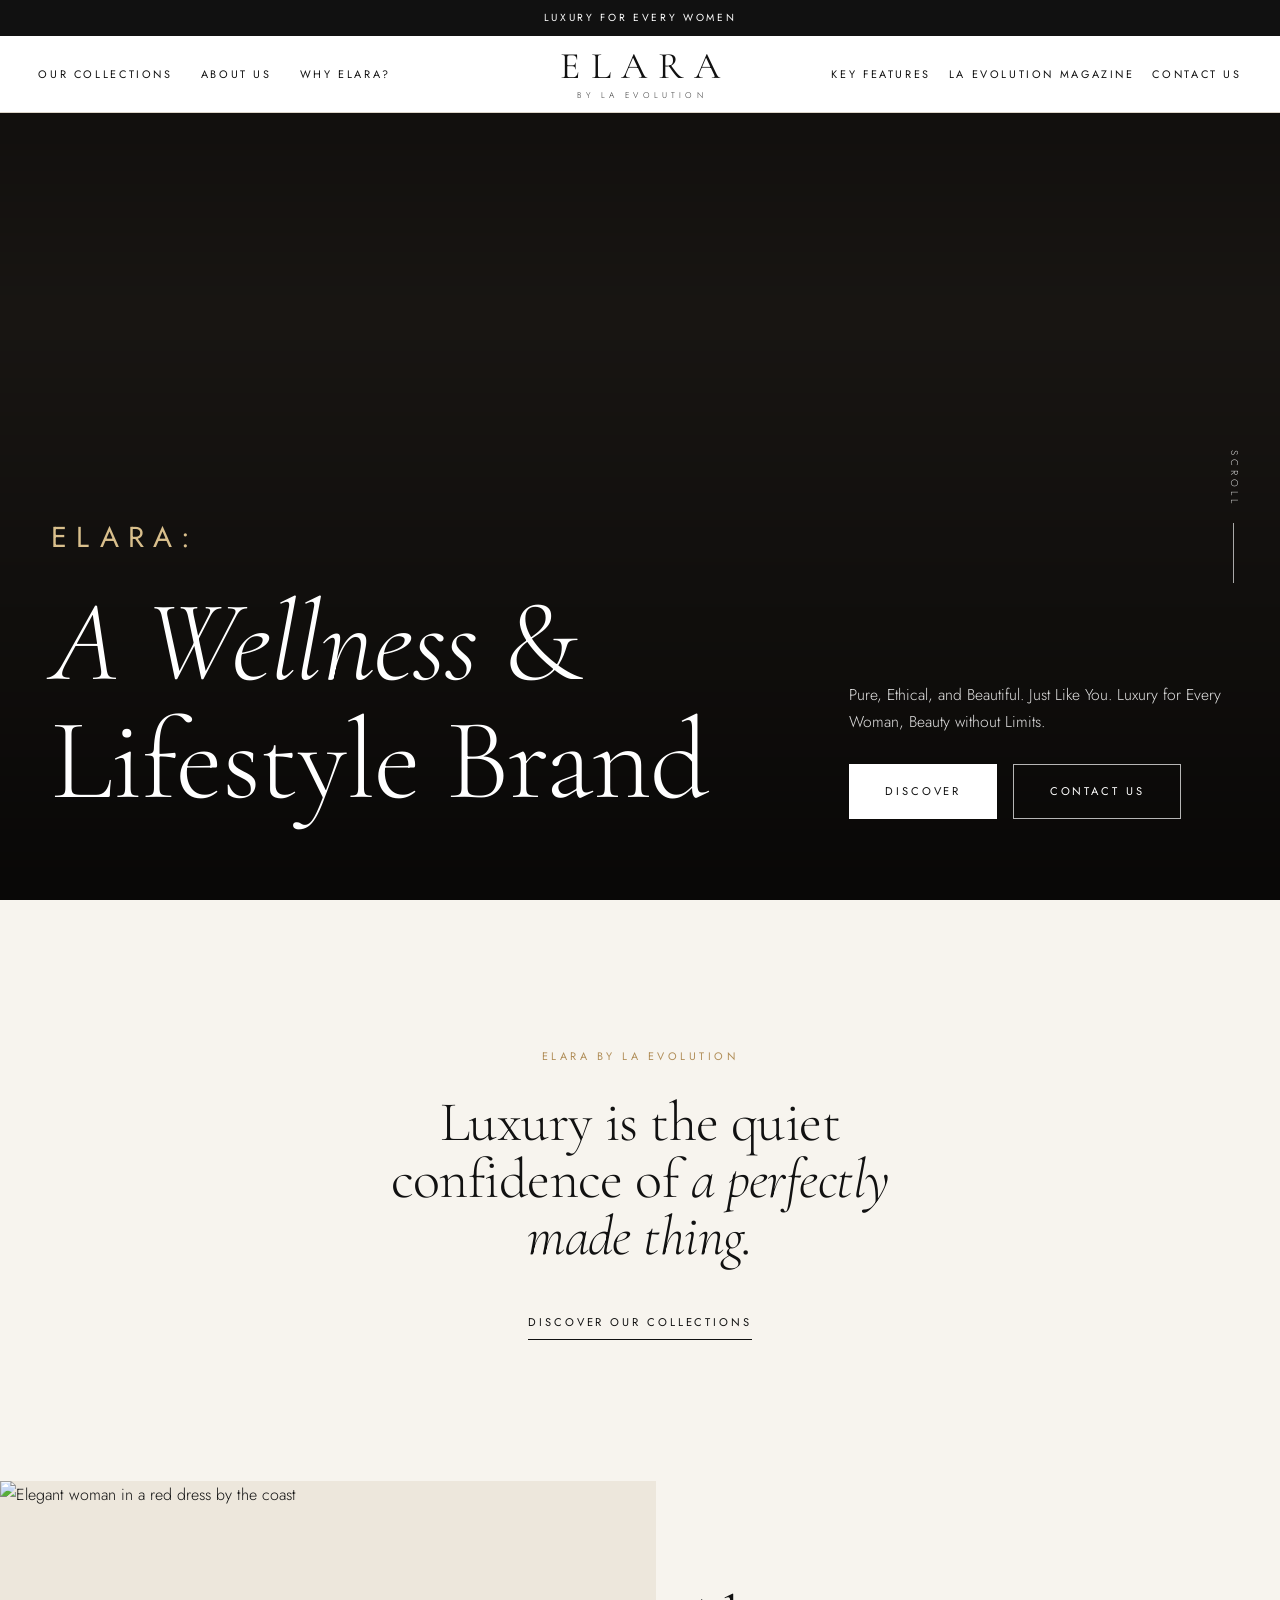
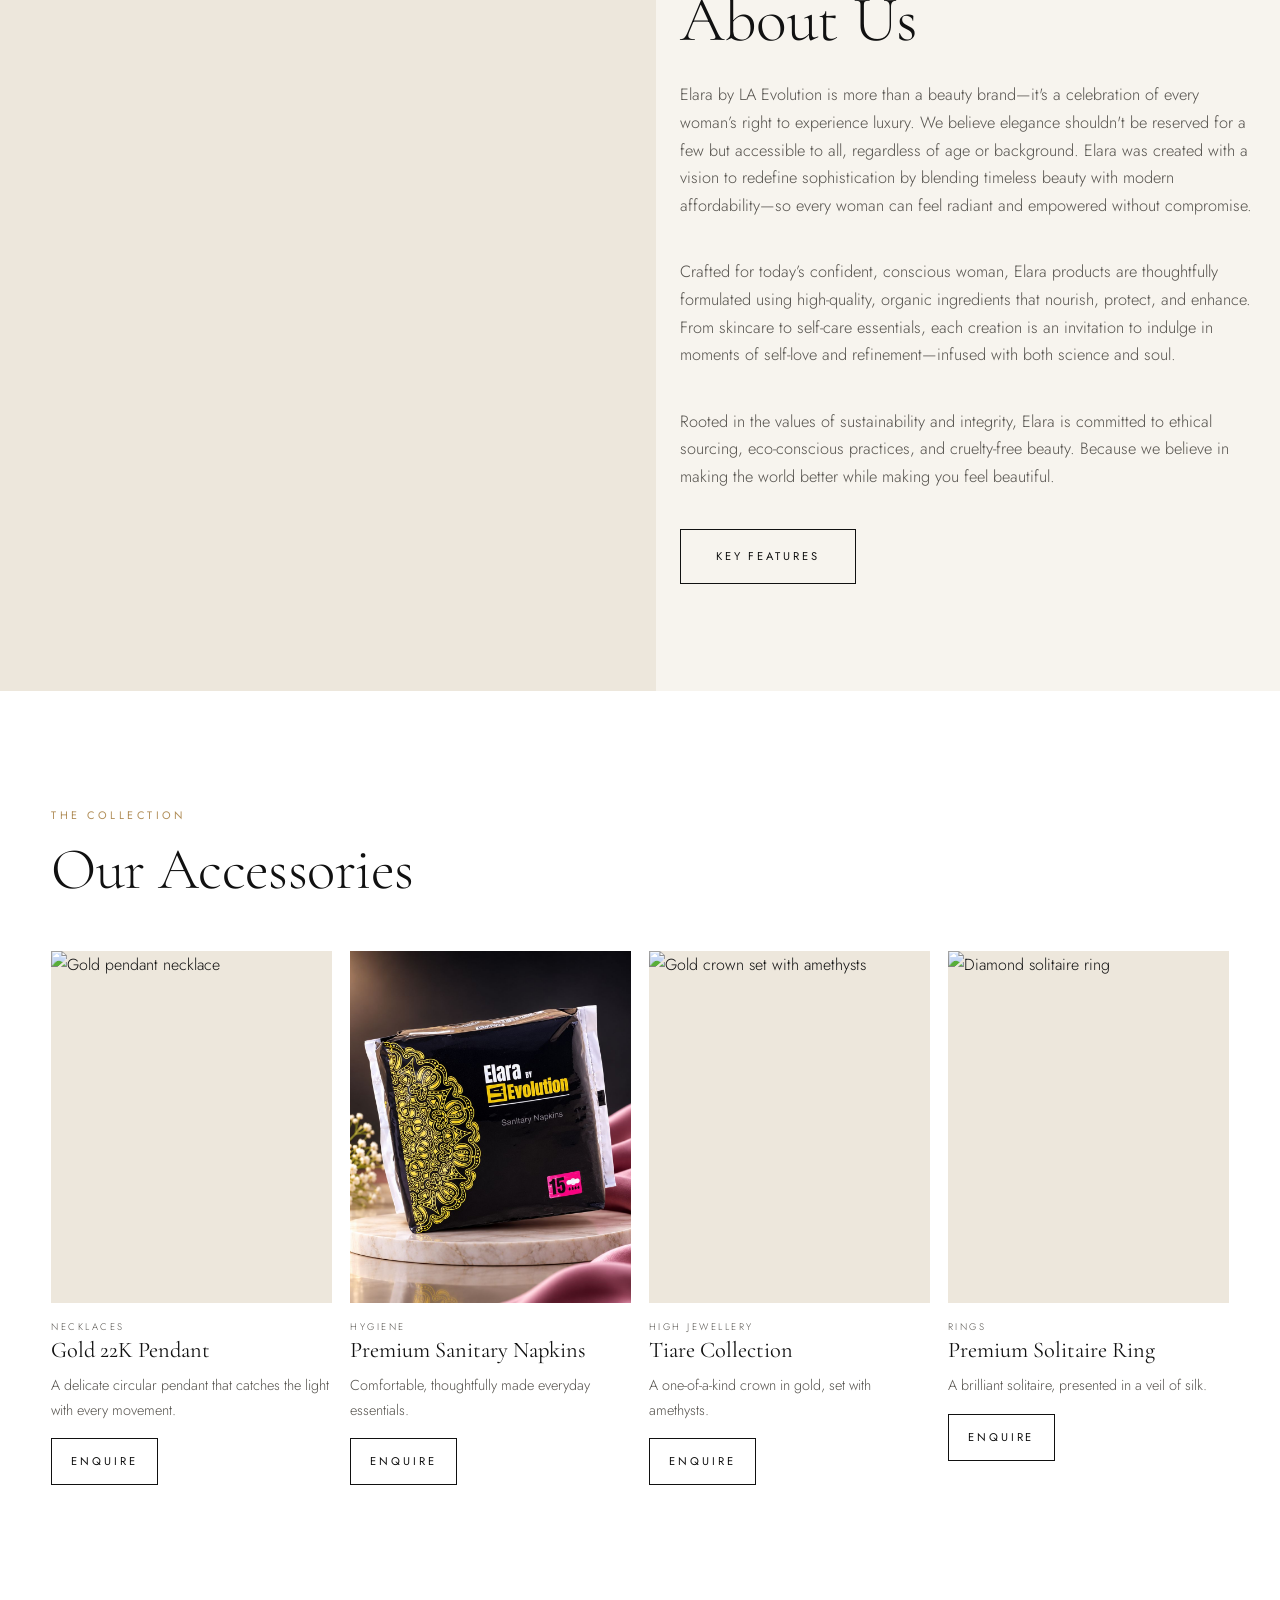
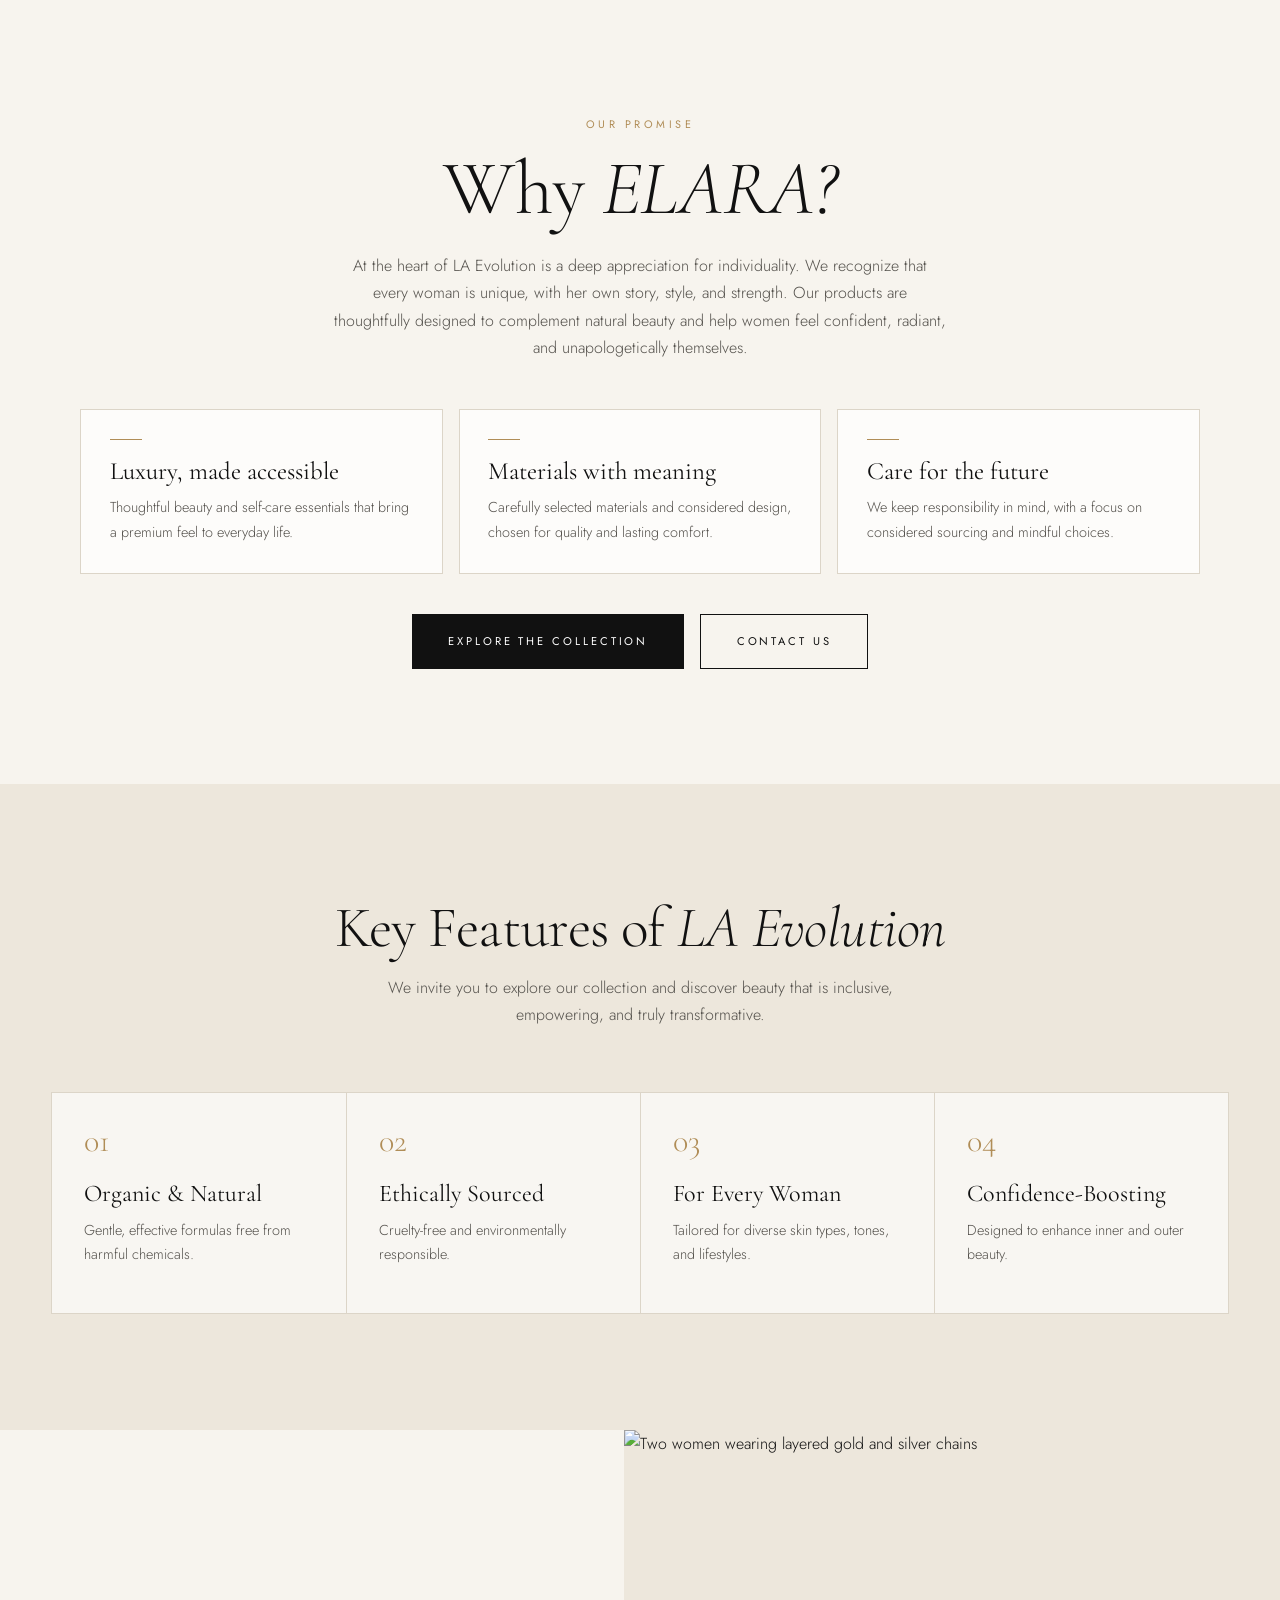
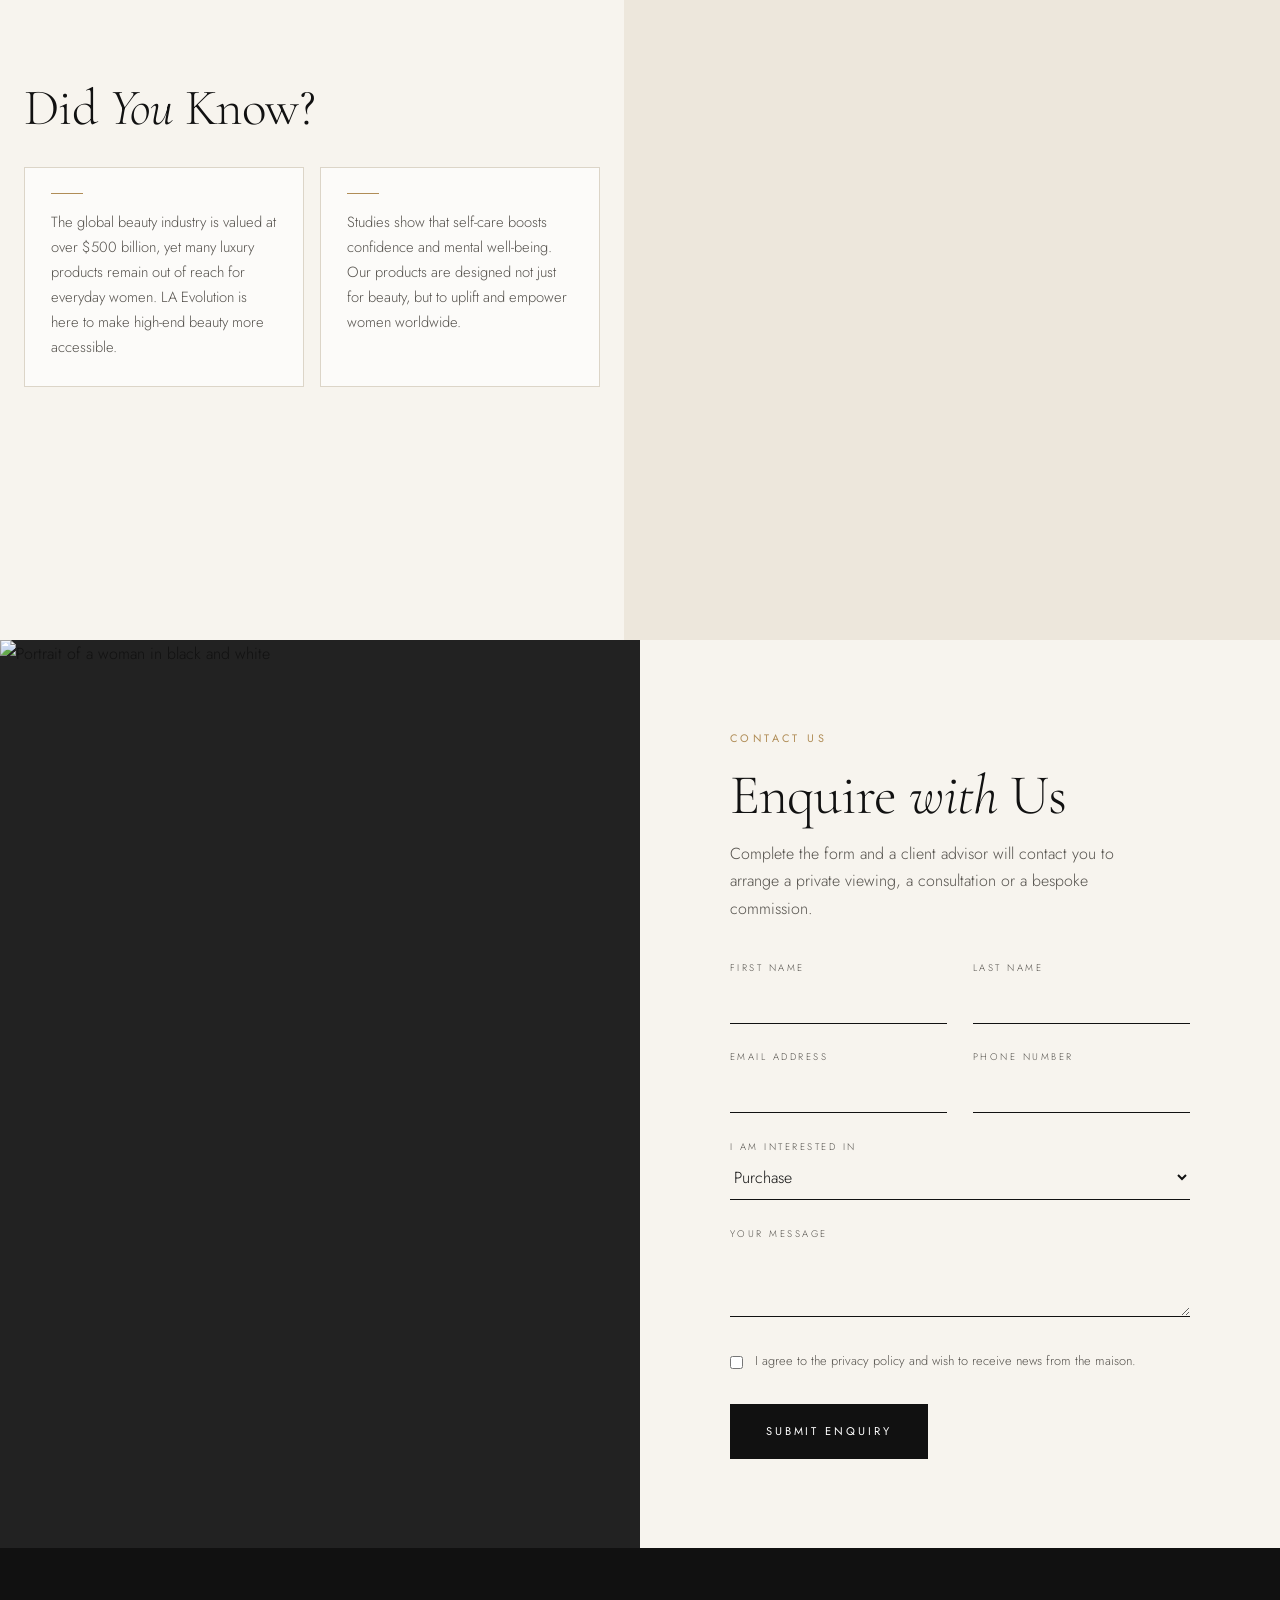
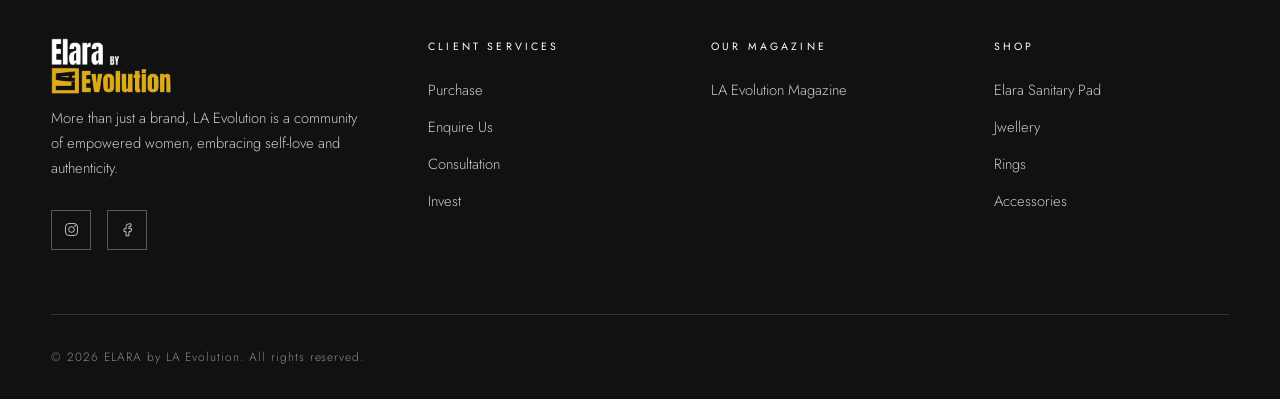
==== commit 07e83bf3: "Add files via upload" ====
--- a/index.html
+++ b/index.html
@@ -14,6 +14,7 @@
         href="https://fonts.googleapis.com/css2?family=Cormorant+Garamond:ital,wght@0,300;0,400;0,500;0,600;1,300;1,400;1,500&family=Jost:wght@300;400;500&display=swap"
         rel="stylesheet">
     <link rel="stylesheet" href="style.css">
+     <link rel="icon" type="image/x-icon" href="logo1.png" />
 
  
 </head>
@@ -162,7 +163,7 @@
                     <div class="card-info">
                         <div>
                             <p class="cat-n">Necklaces</p>
-                            <h3>Aurélie Pendant</h3>
+                            <h3>Gold 22K Pendant</h3>
                         </div>
                     </div>
                     <p class="card-description">A delicate circular pendant that catches the light with every movement.
@@ -195,7 +196,7 @@
                     <div class="card-info">
                         <div>
                             <p class="cat-n">High Jewellery</p>
-                            <h3>Tiare Impériale</h3>
+                            <h3>Tiare Collection</h3>
                         </div>
                     </div>
                     <p class="card-description">A one-of-a-kind crown in gold, set with amethysts.</p>
@@ -213,7 +214,7 @@
                     <div class="card-info">
                         <div>
                             <p class="cat-n">Rings</p>
-                            <h3>Voile Solitaire</h3>
+                            <h3>Premium Solitaire Ring</h3>
                         </div>
                     </div>
                     <p class="card-description">A brilliant solitaire, presented in a veil of silk.</p>
@@ -234,7 +235,7 @@
             alt="Gold crown set with purple gemstones" loading="lazy">
         <div class="wrap reveal">
             <span class="eyebrow" style="display:block;text-align:center;margin-bottom:1rem">Our Promise</span>
-            <h2 class="display">Why <em>ÉLARA?</em></h2>
+            <h2 class="display">Why <em>ELARA?</em></h2>
             <p class="why-intro">At the heart of LA Evolution is a deep appreciation for individuality. We recognize
                 that every woman is unique, with her own story, style, and strength. Our products are thoughtfully
                 designed to complement natural beauty and help women feel confident, radiant, and unapologetically
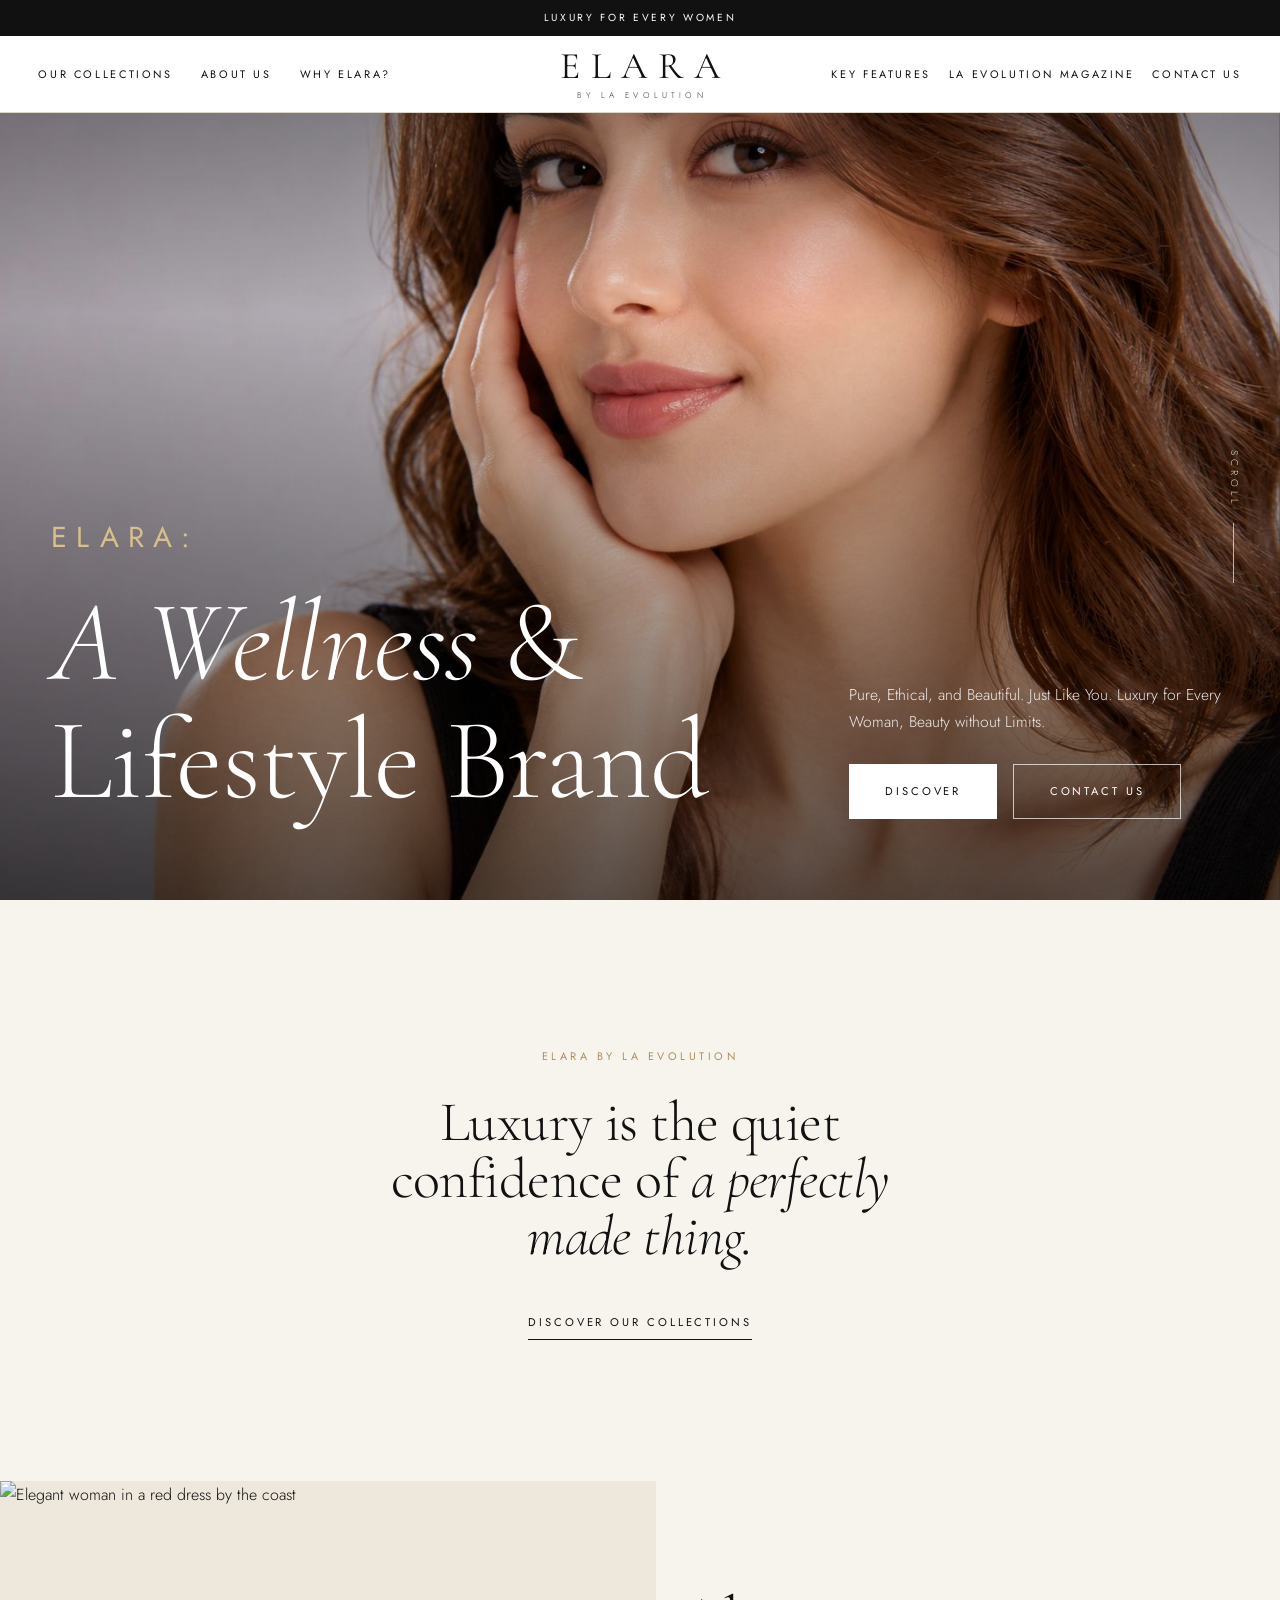
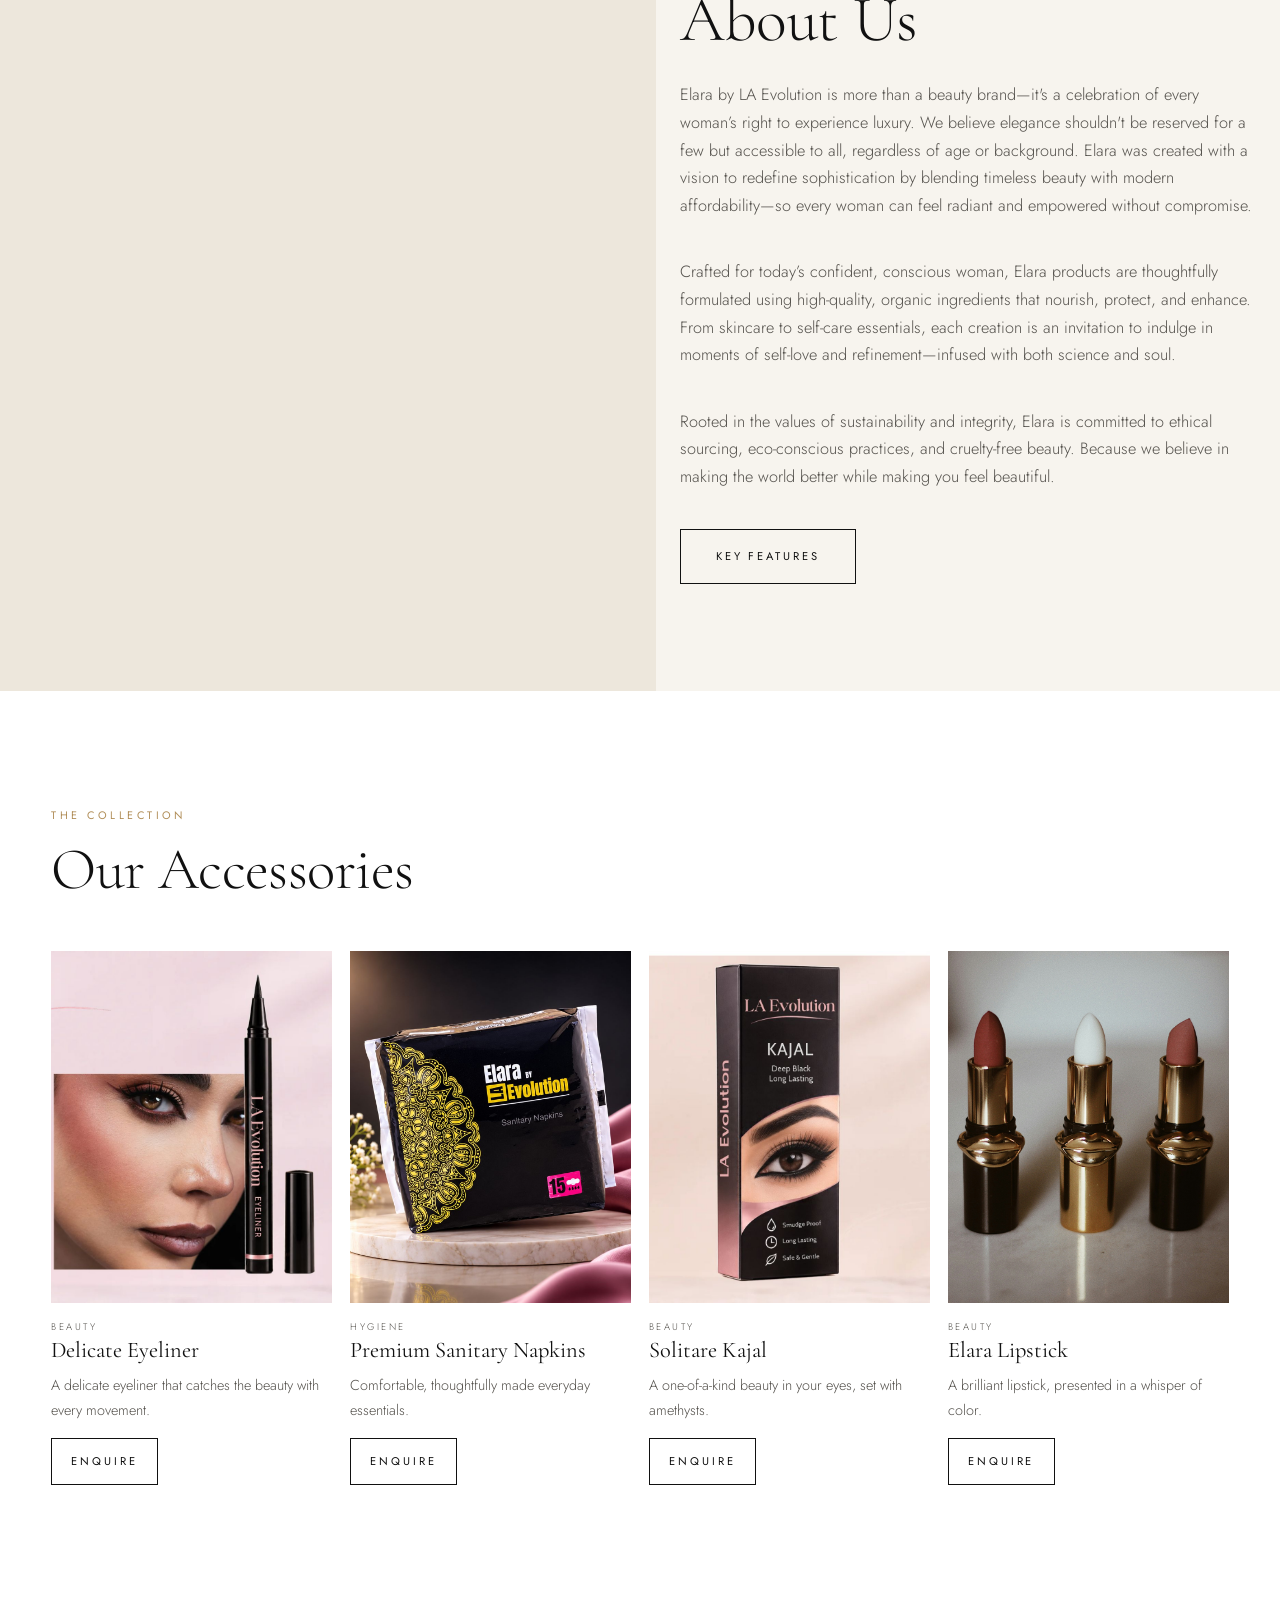
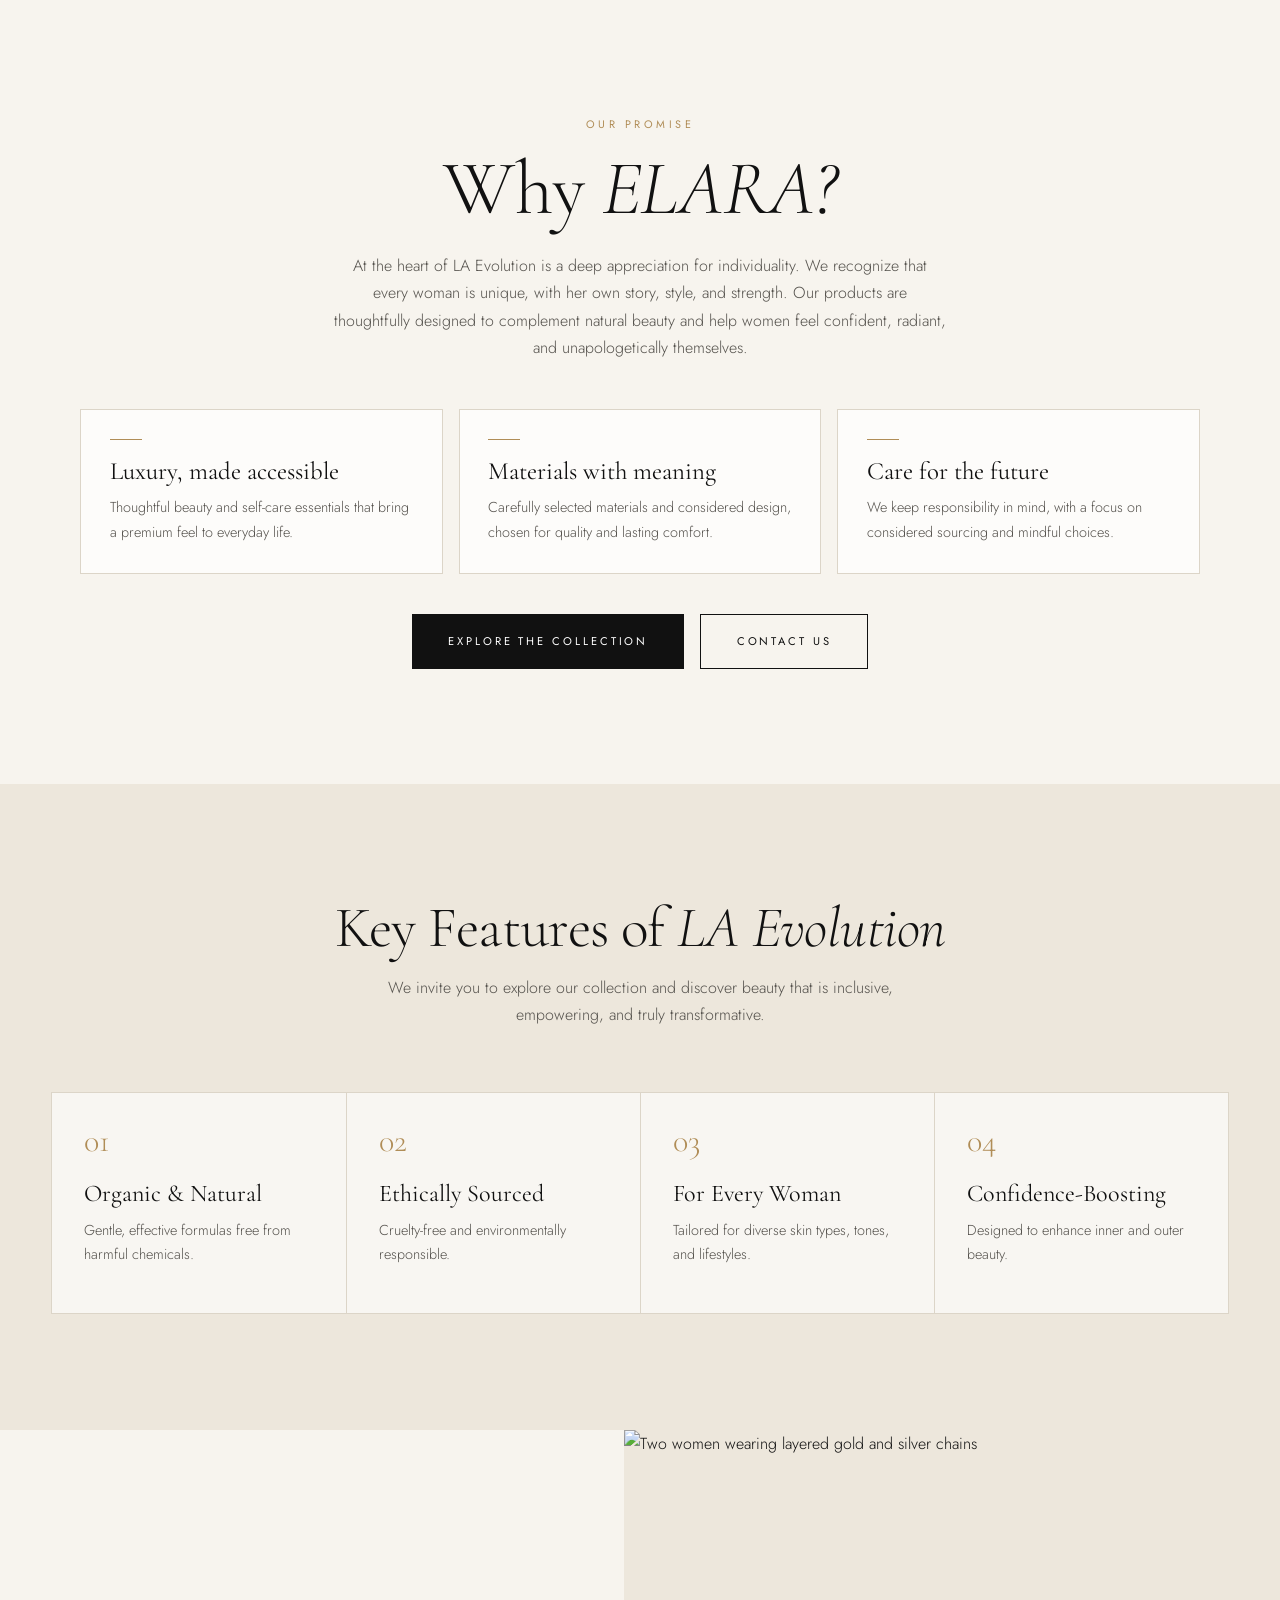
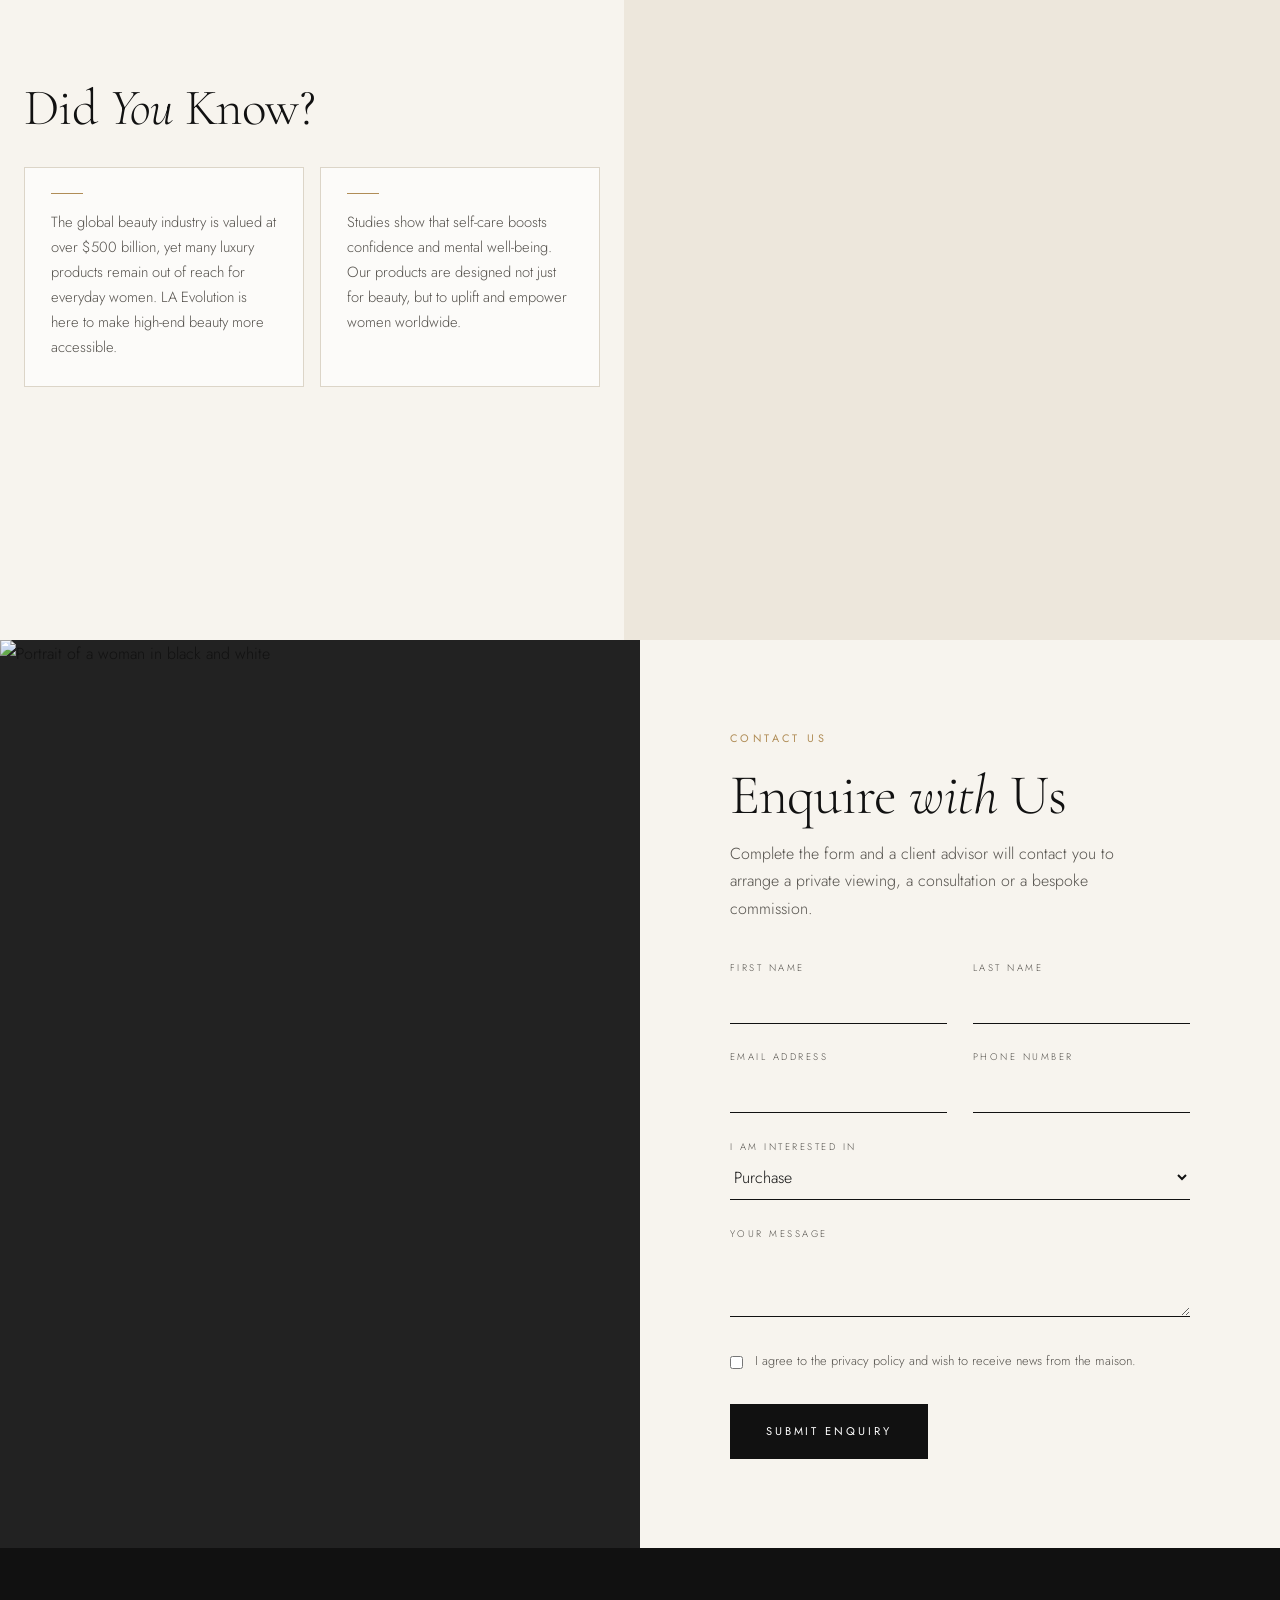
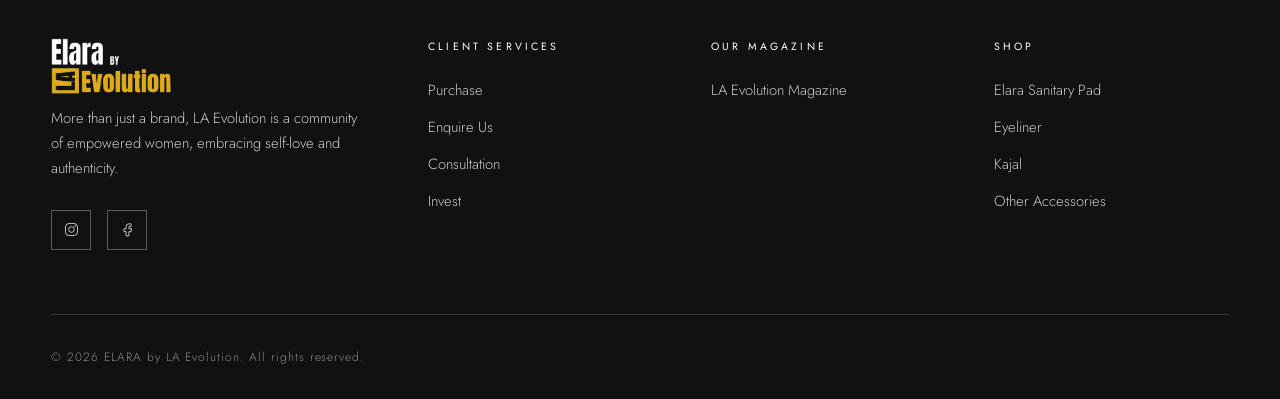
==== commit 2a62187e: "Add files via upload" ====
--- a/index.html
+++ b/index.html
@@ -27,8 +27,8 @@
     <header class="site-head" id="head">
         <div class="announce" aria-live="polite">
             <p class="on">Luxury for Every Women</p>
+            <p>Beauty Without Limits</p>
             <p>Pure Ethical and Beautiful</p>
-            <p>Beauty Without Limits</p>
         </div>
         <div class="head-main">
             <nav class="nav-left" aria-label="Primary">
@@ -66,7 +66,7 @@
      HERO
 ===================================================== -->
     <section class="hero" aria-label="Featured">
-        <img src="https://images.unsplash.com/photo-1620656798579-1984d9e87df7?auto=format&fit=crop&w=2200&q=80"
+        <img src="banner1.jpg"
             alt="Woman wearing a gold necklace" fetchpriority="high">
         <div class="hero-copy">
             <div class="wrap">
@@ -154,19 +154,19 @@
                 <article class="card">
                     <div class="card-media">
                         <img class="m1"
-                            src="https://images.unsplash.com/photo-1773929345739-94db8a4ccd0c?auto=format&amp;fit=crop&amp;w=800&amp;q=80"
-                            alt="Gold pendant necklace" loading="lazy">
+                            src="eyeliner.jpg"
+                            alt="Delicate Eyeliner" loading="lazy">
                         <img class="m2"
-                            src="https://images.unsplash.com/photo-1569397288884-4d43d6738fbd?auto=format&amp;fit=crop&amp;w=800&amp;q=80"
-                            alt="Pendant necklace detail" loading="lazy">
+                            src="2.jpg"
+                            alt="Eyeliner detail" loading="lazy">
                     </div>
                     <div class="card-info">
                         <div>
-                            <p class="cat-n">Necklaces</p>
-                            <h3>Gold 22K Pendant</h3>
+                            <p class="cat-n">Beauty</p>
+                            <h3>Delicate Eyeliner</h3>
                         </div>
                     </div>
-                    <p class="card-description">A delicate circular pendant that catches the light with every movement.
+                    <p class="card-description">A delicate eyeliner that catches the beauty with every movement.
                     </p>
                     <a class="btn ghost enquire" href="#contact">Enquire</a>
                 </article>
@@ -187,37 +187,37 @@
                 <article class="card">
                     <div class="card-media">
                         <img class="m1"
-                            src="https://images.unsplash.com/photo-1603974372039-adc49044b6bd?auto=format&amp;fit=crop&amp;w=800&amp;q=80"
-                            alt="Gold crown set with amethysts" loading="lazy">
+                            src="kajal.jpg"
+                            alt="Kajal" loading="lazy">
                         <img class="m2"
-                            src="https://images.unsplash.com/photo-1651160670627-2896ddf7822f?auto=format&amp;fit=crop&amp;w=800&amp;q=80"
-                            alt="Amethyst jewellery detail" loading="lazy">
+                            src="1.jpg"
+                            alt="Kajal" loading="lazy">
                     </div>
                     <div class="card-info">
                         <div>
-                            <p class="cat-n">High Jewellery</p>
-                            <h3>Tiare Collection</h3>
+                            <p class="cat-n">Beauty</p>
+                            <h3>Solitare Kajal</h3>
                         </div>
                     </div>
-                    <p class="card-description">A one-of-a-kind crown in gold, set with amethysts.</p>
+                    <p class="card-description">A one-of-a-kind beauty in your eyes, set with amethysts.</p>
                     <a class="btn ghost enquire" href="#contact">Enquire</a>
                 </article>
                 <article class="card">
                     <div class="card-media">
                         <img class="m1"
-                            src="https://images.unsplash.com/photo-1617038260897-41a1f14a8ca0?auto=format&amp;fit=crop&amp;w=800&amp;q=80"
-                            alt="Diamond solitaire ring" loading="lazy">
+                            src="lipstick.jpg"
+                            alt="Elara Lipstick" loading="lazy">
                         <img class="m2"
-                            src="https://images.unsplash.com/photo-1617038260897-41a1f14a8ca0?auto=format&amp;fit=crop&amp;w=800&amp;q=80"
-                            alt="Solitaire ring detail" loading="lazy">
+                            src="lipstick.jpg"
+                            alt="Elara Lipstick detail" loading="lazy">
                     </div>
                     <div class="card-info">
                         <div>
-                            <p class="cat-n">Rings</p>
-                            <h3>Premium Solitaire Ring</h3>
+                            <p class="cat-n">Beauty</p>
+                            <h3>Elara Lipstick</h3>
                         </div>
                     </div>
-                    <p class="card-description">A brilliant solitaire, presented in a veil of silk.</p>
+                    <p class="card-description">A brilliant lipstick, presented in a whisper of color.</p>
                     <a class="btn ghost enquire" href="#contact">Enquire</a>
                 </article>
                
@@ -402,9 +402,9 @@
                     <h5>Shop</h5>
                     <ul>
                         <li><a href="#collection">Elara Sanitary Pad</a></li>
-                        <li><a href="#collection">Jwellery</a></li>
-                        <li><a href="#collection">Rings</a></li>
-                        <li><a href="#collection">Accessories</a></li>
+                        <li><a href="#collection">Eyeliner</a></li>
+                        <li><a href="#collection">Kajal</a></li>
+                        <li><a href="#collection">Other Accessories</a></li>
                     </ul>
                 </div>
             </div>
